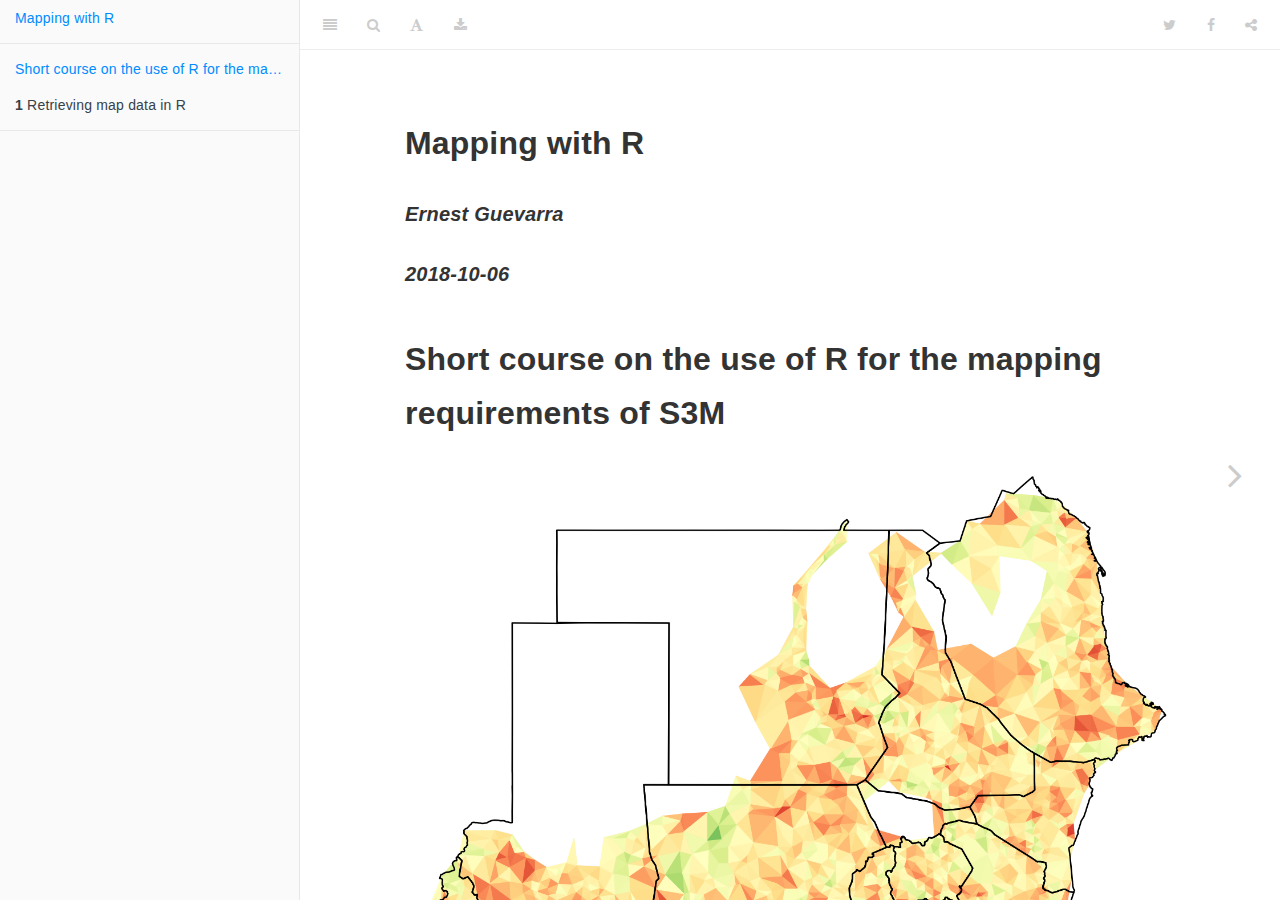
==== docs/index.html @ 82c5144c "create docs/ outputs" ====
<!DOCTYPE html>
<html >

<head>

  <meta charset="UTF-8">
  <meta http-equiv="X-UA-Compatible" content="IE=edge">
  <title>Mapping with R</title>
  <meta name="description" content="Mapping with R">
  <meta name="generator" content="bookdown 0.7 and GitBook 2.6.7">

  <meta property="og:title" content="Mapping with R" />
  <meta property="og:type" content="book" />
  <meta property="og:url" content="https://validmeasures.org/map-r" />
  <meta property="og:image" content="https://validmeasures.org/map-rfigures/sudanMapTriSim.png" />
  <meta property="og:description" content="Mapping with R" />
  

  <meta name="twitter:card" content="summary" />
  <meta name="twitter:title" content="Mapping with R" />
  
  <meta name="twitter:description" content="Mapping with R" />
  <meta name="twitter:image" content="https://validmeasures.org/map-rfigures/sudanMapTriSim.png" />

<meta name="author" content="Ernest Guevarra">


<meta name="date" content="2018-10-06">

  <meta name="viewport" content="width=device-width, initial-scale=1">
  <meta name="apple-mobile-web-app-capable" content="yes">
  <meta name="apple-mobile-web-app-status-bar-style" content="black">
  
  

<link rel="next" href="exercise1.html">
<script src="libs/jquery-2.2.3/jquery.min.js"></script>
<link href="libs/gitbook-2.6.7/css/style.css" rel="stylesheet" />
<link href="libs/gitbook-2.6.7/css/plugin-bookdown.css" rel="stylesheet" />
<link href="libs/gitbook-2.6.7/css/plugin-highlight.css" rel="stylesheet" />
<link href="libs/gitbook-2.6.7/css/plugin-search.css" rel="stylesheet" />
<link href="libs/gitbook-2.6.7/css/plugin-fontsettings.css" rel="stylesheet" />










<link rel="stylesheet" href="style.css" type="text/css" />
</head>

<body>



  <div class="book without-animation with-summary font-size-2 font-family-1" data-basepath=".">

    <div class="book-summary">
      <nav role="navigation">

<ul class="summary">
<li><a href="./">Mapping with R</a></li>

<li class="divider"></li>
<li class="chapter" data-level="" data-path="index.html"><a href="index.html"><i class="fa fa-check"></i>Short course on the use of R for the mapping requirements of S3M</a></li>
<li class="chapter" data-level="1" data-path="exercise1.html"><a href="exercise1.html"><i class="fa fa-check"></i><b>1</b> Retrieving map data in R</a></li>
<li class="divider"></li>
<li></li>

</ul>

      </nav>
    </div>

    <div class="book-body">
      <div class="body-inner">
        <div class="book-header" role="navigation">
          <h1>
            <i class="fa fa-circle-o-notch fa-spin"></i><a href="./">Mapping with R</a>
          </h1>
        </div>

        <div class="page-wrapper" tabindex="-1" role="main">
          <div class="page-inner">

            <section class="normal" id="section-">
<div id="header">
<h1 class="title">Mapping with R</h1>
<h4 class="author"><em>Ernest Guevarra</em></h4>
<h4 class="date"><em>2018-10-06</em></h4>
</div>
<div id="short-course-on-the-use-of-r-for-the-mapping-requirements-of-s3m" class="section level1 unnumbered">
<h1>Short course on the use of R for the mapping requirements of S3M</h1>
<center>
<img src="figures/sudanMapTriSim.png" />
</center>

</div>
            </section>

          </div>
        </div>
      </div>

<a href="exercise1.html" class="navigation navigation-next navigation-unique" aria-label="Next page"><i class="fa fa-angle-right"></i></a>
    </div>
  </div>
<script src="libs/gitbook-2.6.7/js/app.min.js"></script>
<script src="libs/gitbook-2.6.7/js/lunr.js"></script>
<script src="libs/gitbook-2.6.7/js/plugin-search.js"></script>
<script src="libs/gitbook-2.6.7/js/plugin-sharing.js"></script>
<script src="libs/gitbook-2.6.7/js/plugin-fontsettings.js"></script>
<script src="libs/gitbook-2.6.7/js/plugin-bookdown.js"></script>
<script src="libs/gitbook-2.6.7/js/jquery.highlight.js"></script>
<script>
gitbook.require(["gitbook"], function(gitbook) {
gitbook.start({
"sharing": {
"github": false,
"facebook": true,
"twitter": true,
"google": false,
"linkedin": false,
"weibo": false,
"instapper": false,
"vk": false,
"all": ["facebook", "google", "twitter", "linkedin", "weibo", "instapaper"]
},
"fontsettings": {
"theme": "white",
"family": "sans",
"size": 2
},
"edit": {
"link": null,
"text": null
},
"download": ["map-r.pdf", "map-r.epub"],
"toc": {
"collapse": "section"
}
});
});
</script>

</body>

</html>
---- docs/libs/gitbook-2.6.7/css/style.css ----
/*! normalize.css v2.1.0 | MIT License | git.io/normalize */img,legend{border:0}*,.fa{-webkit-font-smoothing:antialiased}.fa-ul>li,sub,sup{position:relative}.book .book-body .page-wrapper .page-inner section.normal hr:after,.book-langs-index .inner .languages:after,.buttons:after,.dropdown-menu .buttons:after{clear:both}body,html{-ms-text-size-adjust:100%;-webkit-text-size-adjust:100%}article,aside,details,figcaption,figure,footer,header,hgroup,main,nav,section,summary{display:block}audio,canvas,video{display:inline-block}.hidden,[hidden]{display:none}audio:not([controls]){display:none;height:0}html{font-family:sans-serif}body,figure{margin:0}a:focus{outline:dotted thin}a:active,a:hover{outline:0}h1{font-size:2em;margin:.67em 0}abbr[title]{border-bottom:1px dotted}b,strong{font-weight:700}dfn{font-style:italic}hr{-moz-box-sizing:content-box;box-sizing:content-box;height:0}mark{background:#ff0;color:#000}code,kbd,pre,samp{font-family:monospace,serif;font-size:1em}pre{white-space:pre-wrap}q{quotes:"\201C" "\201D" "\2018" "\2019"}small{font-size:80%}sub,sup{font-size:75%;line-height:0;vertical-align:baseline}sup{top:-.5em}sub{bottom:-.25em}svg:not(:root){overflow:hidden}fieldset{border:1px solid silver;margin:0 2px;padding:.35em .625em .75em}legend{padding:0}button,input,select,textarea{font-family:inherit;font-size:100%;margin:0}button,input{line-height:normal}button,select{text-transform:none}button,html input[type=button],input[type=reset],input[type=submit]{-webkit-appearance:button;cursor:pointer}button[disabled],html input[disabled]{cursor:default}input[type=checkbox],input[type=radio]{box-sizing:border-box;padding:0}input[type=search]{-webkit-appearance:textfield;-moz-box-sizing:content-box;-webkit-box-sizing:content-box;box-sizing:content-box}input[type=search]::-webkit-search-cancel-button{margin-right:10px;}button::-moz-focus-inner,input::-moz-focus-inner{border:0;padding:0}textarea{overflow:auto;vertical-align:top}table{border-collapse:collapse;border-spacing:0}/*!
 * Preboot v2
 *
 * Open sourced under MIT license by @mdo.
 * Some variables and mixins from Bootstrap (Apache 2 license).
 */.link-inherit,.link-inherit:focus,.link-inherit:hover{color:inherit}.fa,.fa-stack{display:inline-block}/*!
 *  Font Awesome 4.1.0 by @davegandy - http://fontawesome.io - @fontawesome
 *  License - http://fontawesome.io/license (Font: SIL OFL 1.1, CSS: MIT License)
 */@font-face{font-family:FontAwesome;src:url(./fontawesome/fontawesome-webfont.ttf?v=4.1.0) format('truetype');font-weight:400;font-style:normal}.fa{font-family:FontAwesome;font-style:normal;font-weight:400;line-height:1;-moz-osx-font-smoothing:grayscale}.book .book-header,.book .book-summary{font-family:"Helvetica Neue",Helvetica,Arial,sans-serif}.fa-lg{font-size:1.33333333em;line-height:.75em;vertical-align:-15%}.fa-2x{font-size:2em}.fa-3x{font-size:3em}.fa-4x{font-size:4em}.fa-5x{font-size:5em}.fa-fw{width:1.28571429em;text-align:center}.fa-ul{padding-left:0;margin-left:2.14285714em;list-style-type:none}.fa-li{position:absolute;left:-2.14285714em;width:2.14285714em;top:.14285714em;text-align:center}.fa-li.fa-lg{left:-1.85714286em}.fa-border{padding:.2em .25em .15em;border:.08em solid #eee;border-radius:.1em}.pull-right{float:right}.pull-left{float:left}.fa.pull-left{margin-right:.3em}.fa.pull-right{margin-left:.3em}.fa-spin{-webkit-animation:spin 2s infinite linear;-moz-animation:spin 2s infinite linear;-o-animation:spin 2s infinite linear;animation:spin 2s infinite linear}@-moz-keyframes spin{0%{-moz-transform:rotate(0)}100%{-moz-transform:rotate(359deg)}}@-webkit-keyframes spin{0%{-webkit-transform:rotate(0)}100%{-webkit-transform:rotate(359deg)}}@-o-keyframes spin{0%{-o-transform:rotate(0)}100%{-o-transform:rotate(359deg)}}@keyframes spin{0%{-webkit-transform:rotate(0);transform:rotate(0)}100%{-webkit-transform:rotate(359deg);transform:rotate(359deg)}}.fa-rotate-90{filter:progid:DXImageTransform.Microsoft.BasicImage(rotation=1);-webkit-transform:rotate(90deg);-moz-transform:rotate(90deg);-ms-transform:rotate(90deg);-o-transform:rotate(90deg);transform:rotate(90deg)}.fa-rotate-180{filter:progid:DXImageTransform.Microsoft.BasicImage(rotation=2);-webkit-transform:rotate(180deg);-moz-transform:rotate(180deg);-ms-transform:rotate(180deg);-o-transform:rotate(180deg);transform:rotate(180deg)}.fa-rotate-270{filter:progid:DXImageTransform.Microsoft.BasicImage(rotation=3);-webkit-transform:rotate(270deg);-moz-transform:rotate(270deg);-ms-transform:rotate(270deg);-o-transform:rotate(270deg);transform:rotate(270deg)}.fa-flip-horizontal{filter:progid:DXImageTransform.Microsoft.BasicImage(rotation=0, mirror=1);-webkit-transform:scale(-1,1);-moz-transform:scale(-1,1);-ms-transform:scale(-1,1);-o-transform:scale(-1,1);transform:scale(-1,1)}.fa-flip-vertical{filter:progid:DXImageTransform.Microsoft.BasicImage(rotation=2, mirror=1);-webkit-transform:scale(1,-1);-moz-transform:scale(1,-1);-ms-transform:scale(1,-1);-o-transform:scale(1,-1);transform:scale(1,-1)}.fa-stack{position:relative;width:2em;height:2em;line-height:2em;vertical-align:middle}.fa-stack-1x,.fa-stack-2x{position:absolute;left:0;width:100%;text-align:center}.fa-stack-1x{line-height:inherit}.fa-stack-2x{font-size:2em}.fa-inverse{color:#fff}.fa-glass:before{content:"\f000"}.fa-music:before{content:"\f001"}.fa-search:before{content:"\f002"}.fa-envelope-o:before{content:"\f003"}.fa-heart:before{content:"\f004"}.fa-star:before{content:"\f005"}.fa-star-o:before{content:"\f006"}.fa-user:before{content:"\f007"}.fa-film:before{content:"\f008"}.fa-th-large:before{content:"\f009"}.fa-th:before{content:"\f00a"}.fa-th-list:before{content:"\f00b"}.fa-check:before{content:"\f00c"}.fa-times:before{content:"\f00d"}.fa-search-plus:before{content:"\f00e"}.fa-search-minus:before{content:"\f010"}.fa-power-off:before{content:"\f011"}.fa-signal:before{content:"\f012"}.fa-cog:before,.fa-gear:before{content:"\f013"}.fa-trash-o:before{content:"\f014"}.fa-home:before{content:"\f015"}.fa-file-o:before{content:"\f016"}.fa-clock-o:before{content:"\f017"}.fa-road:before{content:"\f018"}.fa-download:before{content:"\f019"}.fa-arrow-circle-o-down:before{content:"\f01a"}.fa-arrow-circle-o-up:before{content:"\f01b"}.fa-inbox:before{content:"\f01c"}.fa-play-circle-o:before{content:"\f01d"}.fa-repeat:before,.fa-rotate-right:before{content:"\f01e"}.fa-refresh:before{content:"\f021"}.fa-list-alt:before{content:"\f022"}.fa-lock:before{content:"\f023"}.fa-flag:before{content:"\f024"}.fa-headphones:before{content:"\f025"}.fa-volume-off:before{content:"\f026"}.fa-volume-down:before{content:"\f027"}.fa-volume-up:before{content:"\f028"}.fa-qrcode:before{content:"\f029"}.fa-barcode:before{content:"\f02a"}.fa-tag:before{content:"\f02b"}.fa-tags:before{content:"\f02c"}.fa-book:before{content:"\f02d"}.fa-bookmark:before{content:"\f02e"}.fa-print:before{content:"\f02f"}.fa-camera:before{content:"\f030"}.fa-font:before{content:"\f031"}.fa-bold:before{content:"\f032"}.fa-italic:before{content:"\f033"}.fa-text-height:before{content:"\f034"}.fa-text-width:before{content:"\f035"}.fa-align-left:before{content:"\f036"}.fa-align-center:before{content:"\f037"}.fa-align-right:before{content:"\f038"}.fa-align-justify:before{content:"\f039"}.fa-list:before{content:"\f03a"}.fa-dedent:before,.fa-outdent:before{content:"\f03b"}.fa-indent:before{content:"\f03c"}.fa-video-camera:before{content:"\f03d"}.fa-image:before,.fa-photo:before,.fa-picture-o:before{content:"\f03e"}.fa-pencil:before{content:"\f040"}.fa-map-marker:before{content:"\f041"}.fa-adjust:before{content:"\f042"}.fa-tint:before{content:"\f043"}.fa-edit:before,.fa-pencil-square-o:before{content:"\f044"}.fa-share-square-o:before{content:"\f045"}.fa-check-square-o:before{content:"\f046"}.fa-arrows:before{content:"\f047"}.fa-step-backward:before{content:"\f048"}.fa-fast-backward:before{content:"\f049"}.fa-backward:before{content:"\f04a"}.fa-play:before{content:"\f04b"}.fa-pause:before{content:"\f04c"}.fa-stop:before{content:"\f04d"}.fa-forward:before{content:"\f04e"}.fa-fast-forward:before{content:"\f050"}.fa-step-forward:before{content:"\f051"}.fa-eject:before{content:"\f052"}.fa-chevron-left:before{content:"\f053"}.fa-chevron-right:before{content:"\f054"}.fa-plus-circle:before{content:"\f055"}.fa-minus-circle:before{content:"\f056"}.fa-times-circle:before{content:"\f057"}.fa-check-circle:before{content:"\f058"}.fa-question-circle:before{content:"\f059"}.fa-info-circle:before{content:"\f05a"}.fa-crosshairs:before{content:"\f05b"}.fa-times-circle-o:before{content:"\f05c"}.fa-check-circle-o:before{content:"\f05d"}.fa-ban:before{content:"\f05e"}.fa-arrow-left:before{content:"\f060"}.fa-arrow-right:before{content:"\f061"}.fa-arrow-up:before{content:"\f062"}.fa-arrow-down:before{content:"\f063"}.fa-mail-forward:before,.fa-share:before{content:"\f064"}.fa-expand:before{content:"\f065"}.fa-compress:before{content:"\f066"}.fa-plus:before{content:"\f067"}.fa-minus:before{content:"\f068"}.fa-asterisk:before{content:"\f069"}.fa-exclamation-circle:before{content:"\f06a"}.fa-gift:before{content:"\f06b"}.fa-leaf:before{content:"\f06c"}.fa-fire:before{content:"\f06d"}.fa-eye:before{content:"\f06e"}.fa-eye-slash:before{content:"\f070"}.fa-exclamation-triangle:before,.fa-warning:before{content:"\f071"}.fa-plane:before{content:"\f072"}.fa-calendar:before{content:"\f073"}.fa-random:before{content:"\f074"}.fa-comment:before{content:"\f075"}.fa-magnet:before{content:"\f076"}.fa-chevron-up:before{content:"\f077"}.fa-chevron-down:before{content:"\f078"}.fa-retweet:before{content:"\f079"}.fa-shopping-cart:before{content:"\f07a"}.fa-folder:before{content:"\f07b"}.fa-folder-open:before{content:"\f07c"}.fa-arrows-v:before{content:"\f07d"}.fa-arrows-h:before{content:"\f07e"}.fa-bar-chart-o:before{content:"\f080"}.fa-twitter-square:before{content:"\f081"}.fa-facebook-square:before{content:"\f082"}.fa-camera-retro:before{content:"\f083"}.fa-key:before{content:"\f084"}.fa-cogs:before,.fa-gears:before{content:"\f085"}.fa-comments:before{content:"\f086"}.fa-thumbs-o-up:before{content:"\f087"}.fa-thumbs-o-down:before{content:"\f088"}.fa-star-half:before{content:"\f089"}.fa-heart-o:before{content:"\f08a"}.fa-sign-out:before{content:"\f08b"}.fa-linkedin-square:before{content:"\f08c"}.fa-thumb-tack:before{content:"\f08d"}.fa-external-link:before{content:"\f08e"}.fa-sign-in:before{content:"\f090"}.fa-trophy:before{content:"\f091"}.fa-github-square:before{content:"\f092"}.fa-upload:before{content:"\f093"}.fa-lemon-o:before{content:"\f094"}.fa-phone:before{content:"\f095"}.fa-square-o:before{content:"\f096"}.fa-bookmark-o:before{content:"\f097"}.fa-phone-square:before{content:"\f098"}.fa-twitter:before{content:"\f099"}.fa-facebook:before{content:"\f09a"}.fa-github:before{content:"\f09b"}.fa-unlock:before{content:"\f09c"}.fa-credit-card:before{content:"\f09d"}.fa-rss:before{content:"\f09e"}.fa-hdd-o:before{content:"\f0a0"}.fa-bullhorn:before{content:"\f0a1"}.fa-bell:before{content:"\f0f3"}.fa-certificate:before{content:"\f0a3"}.fa-hand-o-right:before{content:"\f0a4"}.fa-hand-o-left:before{content:"\f0a5"}.fa-hand-o-up:before{content:"\f0a6"}.fa-hand-o-down:before{content:"\f0a7"}.fa-arrow-circle-left:before{content:"\f0a8"}.fa-arrow-circle-right:before{content:"\f0a9"}.fa-arrow-circle-up:before{content:"\f0aa"}.fa-arrow-circle-down:before{content:"\f0ab"}.fa-globe:before{content:"\f0ac"}.fa-wrench:before{content:"\f0ad"}.fa-tasks:before{content:"\f0ae"}.fa-filter:before{content:"\f0b0"}.fa-briefcase:before{content:"\f0b1"}.fa-arrows-alt:before{content:"\f0b2"}.fa-group:before,.fa-users:before{content:"\f0c0"}.fa-chain:before,.fa-link:before{content:"\f0c1"}.fa-cloud:before{content:"\f0c2"}.fa-flask:before{content:"\f0c3"}.fa-cut:before,.fa-scissors:before{content:"\f0c4"}.fa-copy:before,.fa-files-o:before{content:"\f0c5"}.fa-paperclip:before{content:"\f0c6"}.fa-floppy-o:before,.fa-save:before{content:"\f0c7"}.fa-square:before{content:"\f0c8"}.fa-bars:before,.fa-navicon:before,.fa-reorder:before{content:"\f0c9"}.fa-list-ul:before{content:"\f0ca"}.fa-list-ol:before{content:"\f0cb"}.fa-strikethrough:before{content:"\f0cc"}.fa-underline:before{content:"\f0cd"}.fa-table:before{content:"\f0ce"}.fa-magic:before{content:"\f0d0"}.fa-truck:before{content:"\f0d1"}.fa-pinterest:before{content:"\f0d2"}.fa-pinterest-square:before{content:"\f0d3"}.fa-google-plus-square:before{content:"\f0d4"}.fa-google-plus:before{content:"\f0d5"}.fa-money:before{content:"\f0d6"}.fa-caret-down:before{content:"\f0d7"}.fa-caret-up:before{content:"\f0d8"}.fa-caret-left:before{content:"\f0d9"}.fa-caret-right:before{content:"\f0da"}.fa-columns:before{content:"\f0db"}.fa-sort:before,.fa-unsorted:before{content:"\f0dc"}.fa-sort-desc:before,.fa-sort-down:before{content:"\f0dd"}.fa-sort-asc:before,.fa-sort-up:before{content:"\f0de"}.fa-envelope:before{content:"\f0e0"}.fa-linkedin:before{content:"\f0e1"}.fa-rotate-left:before,.fa-undo:before{content:"\f0e2"}.fa-gavel:before,.fa-legal:before{content:"\f0e3"}.fa-dashboard:before,.fa-tachometer:before{content:"\f0e4"}.fa-comment-o:before{content:"\f0e5"}.fa-comments-o:before{content:"\f0e6"}.fa-bolt:before,.fa-flash:before{content:"\f0e7"}.fa-sitemap:before{content:"\f0e8"}.fa-umbrella:before{content:"\f0e9"}.fa-clipboard:before,.fa-paste:before{content:"\f0ea"}.fa-lightbulb-o:before{content:"\f0eb"}.fa-exchange:before{content:"\f0ec"}.fa-cloud-download:before{content:"\f0ed"}.fa-cloud-upload:before{content:"\f0ee"}.fa-user-md:before{content:"\f0f0"}.fa-stethoscope:before{content:"\f0f1"}.fa-suitcase:before{content:"\f0f2"}.fa-bell-o:before{content:"\f0a2"}.fa-coffee:before{content:"\f0f4"}.fa-cutlery:before{content:"\f0f5"}.fa-file-text-o:before{content:"\f0f6"}.fa-building-o:before{content:"\f0f7"}.fa-hospital-o:before{content:"\f0f8"}.fa-ambulance:before{content:"\f0f9"}.fa-medkit:before{content:"\f0fa"}.fa-fighter-jet:before{content:"\f0fb"}.fa-beer:before{content:"\f0fc"}.fa-h-square:before{content:"\f0fd"}.fa-plus-square:before{content:"\f0fe"}.fa-angle-double-left:before{content:"\f100"}.fa-angle-double-right:before{content:"\f101"}.fa-angle-double-up:before{content:"\f102"}.fa-angle-double-down:before{content:"\f103"}.fa-angle-left:before{content:"\f104"}.fa-angle-right:before{content:"\f105"}.fa-angle-up:before{content:"\f106"}.fa-angle-down:before{content:"\f107"}.fa-desktop:before{content:"\f108"}.fa-laptop:before{content:"\f109"}.fa-tablet:before{content:"\f10a"}.fa-mobile-phone:before,.fa-mobile:before{content:"\f10b"}.fa-circle-o:before{content:"\f10c"}.fa-quote-left:before{content:"\f10d"}.fa-quote-right:before{content:"\f10e"}.fa-spinner:before{content:"\f110"}.fa-circle:before{content:"\f111"}.fa-mail-reply:before,.fa-reply:before{content:"\f112"}.fa-github-alt:before{content:"\f113"}.fa-folder-o:before{content:"\f114"}.fa-folder-open-o:before{content:"\f115"}.fa-smile-o:before{content:"\f118"}.fa-frown-o:before{content:"\f119"}.fa-meh-o:before{content:"\f11a"}.fa-gamepad:before{content:"\f11b"}.fa-keyboard-o:before{content:"\f11c"}.fa-flag-o:before{content:"\f11d"}.fa-flag-checkered:before{content:"\f11e"}.fa-terminal:before{content:"\f120"}.fa-code:before{content:"\f121"}.fa-mail-reply-all:before,.fa-reply-all:before{content:"\f122"}.fa-star-half-empty:before,.fa-star-half-full:before,.fa-star-half-o:before{content:"\f123"}.fa-location-arrow:before{content:"\f124"}.fa-crop:before{content:"\f125"}.fa-code-fork:before{content:"\f126"}.fa-chain-broken:before,.fa-unlink:before{content:"\f127"}.fa-question:before{content:"\f128"}.fa-info:before{content:"\f129"}.fa-exclamation:before{content:"\f12a"}.fa-superscript:before{content:"\f12b"}.fa-subscript:before{content:"\f12c"}.fa-eraser:before{content:"\f12d"}.fa-puzzle-piece:before{content:"\f12e"}.fa-microphone:before{content:"\f130"}.fa-microphone-slash:before{content:"\f131"}.fa-shield:before{content:"\f132"}.fa-calendar-o:before{content:"\f133"}.fa-fire-extinguisher:before{content:"\f134"}.fa-rocket:before{content:"\f135"}.fa-maxcdn:before{content:"\f136"}.fa-chevron-circle-left:before{content:"\f137"}.fa-chevron-circle-right:before{content:"\f138"}.fa-chevron-circle-up:before{content:"\f139"}.fa-chevron-circle-down:before{content:"\f13a"}.fa-html5:before{content:"\f13b"}.fa-css3:before{content:"\f13c"}.fa-anchor:before{content:"\f13d"}.fa-unlock-alt:before{content:"\f13e"}.fa-bullseye:before{content:"\f140"}.fa-ellipsis-h:before{content:"\f141"}.fa-ellipsis-v:before{content:"\f142"}.fa-rss-square:before{content:"\f143"}.fa-play-circle:before{content:"\f144"}.fa-ticket:before{content:"\f145"}.fa-minus-square:before{content:"\f146"}.fa-minus-square-o:before{content:"\f147"}.fa-level-up:before{content:"\f148"}.fa-level-down:before{content:"\f149"}.fa-check-square:before{content:"\f14a"}.fa-pencil-square:before{content:"\f14b"}.fa-external-link-square:before{content:"\f14c"}.fa-share-square:before{content:"\f14d"}.fa-compass:before{content:"\f14e"}.fa-caret-square-o-down:before,.fa-toggle-down:before{content:"\f150"}.fa-caret-square-o-up:before,.fa-toggle-up:before{content:"\f151"}.fa-caret-square-o-right:before,.fa-toggle-right:before{content:"\f152"}.fa-eur:before,.fa-euro:before{content:"\f153"}.fa-gbp:before{content:"\f154"}.fa-dollar:before,.fa-usd:before{content:"\f155"}.fa-inr:before,.fa-rupee:before{content:"\f156"}.fa-cny:before,.fa-jpy:before,.fa-rmb:before,.fa-yen:before{content:"\f157"}.fa-rouble:before,.fa-rub:before,.fa-ruble:before{content:"\f158"}.fa-krw:before,.fa-won:before{content:"\f159"}.fa-bitcoin:before,.fa-btc:before{content:"\f15a"}.fa-file:before{content:"\f15b"}.fa-file-text:before{content:"\f15c"}.fa-sort-alpha-asc:before{content:"\f15d"}.fa-sort-alpha-desc:before{content:"\f15e"}.fa-sort-amount-asc:before{content:"\f160"}.fa-sort-amount-desc:before{content:"\f161"}.fa-sort-numeric-asc:before{content:"\f162"}.fa-sort-numeric-desc:before{content:"\f163"}.fa-thumbs-up:before{content:"\f164"}.fa-thumbs-down:before{content:"\f165"}.fa-youtube-square:before{content:"\f166"}.fa-youtube:before{content:"\f167"}.fa-xing:before{content:"\f168"}.fa-xing-square:before{content:"\f169"}.fa-youtube-play:before{content:"\f16a"}.fa-dropbox:before{content:"\f16b"}.fa-stack-overflow:before{content:"\f16c"}.fa-instagram:before{content:"\f16d"}.fa-flickr:before{content:"\f16e"}.fa-adn:before{content:"\f170"}.fa-bitbucket:before{content:"\f171"}.fa-bitbucket-square:before{content:"\f172"}.fa-tumblr:before{content:"\f173"}.fa-tumblr-square:before{content:"\f174"}.fa-long-arrow-down:before{content:"\f175"}.fa-long-arrow-up:before{content:"\f176"}.fa-long-arrow-left:before{content:"\f177"}.fa-long-arrow-right:before{content:"\f178"}.fa-apple:before{content:"\f179"}.fa-windows:before{content:"\f17a"}.fa-android:before{content:"\f17b"}.fa-linux:before{content:"\f17c"}.fa-dribbble:before{content:"\f17d"}.fa-skype:before{content:"\f17e"}.fa-foursquare:before{content:"\f180"}.fa-trello:before{content:"\f181"}.fa-female:before{content:"\f182"}.fa-male:before{content:"\f183"}.fa-gittip:before{content:"\f184"}.fa-sun-o:before{content:"\f185"}.fa-moon-o:before{content:"\f186"}.fa-archive:before{content:"\f187"}.fa-bug:before{content:"\f188"}.fa-vk:before{content:"\f189"}.fa-weibo:before{content:"\f18a"}.fa-renren:before{content:"\f18b"}.fa-pagelines:before{content:"\f18c"}.fa-stack-exchange:before{content:"\f18d"}.fa-arrow-circle-o-right:before{content:"\f18e"}.fa-arrow-circle-o-left:before{content:"\f190"}.fa-caret-square-o-left:before,.fa-toggle-left:before{content:"\f191"}.fa-dot-circle-o:before{content:"\f192"}.fa-wheelchair:before{content:"\f193"}.fa-vimeo-square:before{content:"\f194"}.fa-try:before,.fa-turkish-lira:before{content:"\f195"}.fa-plus-square-o:before{content:"\f196"}.fa-space-shuttle:before{content:"\f197"}.fa-slack:before{content:"\f198"}.fa-envelope-square:before{content:"\f199"}.fa-wordpress:before{content:"\f19a"}.fa-openid:before{content:"\f19b"}.fa-bank:before,.fa-institution:before,.fa-university:before{content:"\f19c"}.fa-graduation-cap:before,.fa-mortar-board:before{content:"\f19d"}.fa-yahoo:before{content:"\f19e"}.fa-google:before{content:"\f1a0"}.fa-reddit:before{content:"\f1a1"}.fa-reddit-square:before{content:"\f1a2"}.fa-stumbleupon-circle:before{content:"\f1a3"}.fa-stumbleupon:before{content:"\f1a4"}.fa-delicious:before{content:"\f1a5"}.fa-digg:before{content:"\f1a6"}.fa-pied-piper-square:before,.fa-pied-piper:before{content:"\f1a7"}.fa-pied-piper-alt:before{content:"\f1a8"}.fa-drupal:before{content:"\f1a9"}.fa-joomla:before{content:"\f1aa"}.fa-language:before{content:"\f1ab"}.fa-fax:before{content:"\f1ac"}.fa-building:before{content:"\f1ad"}.fa-child:before{content:"\f1ae"}.fa-paw:before{content:"\f1b0"}.fa-spoon:before{content:"\f1b1"}.fa-cube:before{content:"\f1b2"}.fa-cubes:before{content:"\f1b3"}.fa-behance:before{content:"\f1b4"}.fa-behance-square:before{content:"\f1b5"}.fa-steam:before{content:"\f1b6"}.fa-steam-square:before{content:"\f1b7"}.fa-recycle:before{content:"\f1b8"}.fa-automobile:before,.fa-car:before{content:"\f1b9"}.fa-cab:before,.fa-taxi:before{content:"\f1ba"}.fa-tree:before{content:"\f1bb"}.fa-spotify:before{content:"\f1bc"}.fa-deviantart:before{content:"\f1bd"}.fa-soundcloud:before{content:"\f1be"}.fa-database:before{content:"\f1c0"}.fa-file-pdf-o:before{content:"\f1c1"}.fa-file-word-o:before{content:"\f1c2"}.fa-file-excel-o:before{content:"\f1c3"}.fa-file-powerpoint-o:before{content:"\f1c4"}.fa-file-image-o:before,.fa-file-photo-o:before,.fa-file-picture-o:before{content:"\f1c5"}.fa-file-archive-o:before,.fa-file-zip-o:before{content:"\f1c6"}.fa-file-audio-o:before,.fa-file-sound-o:before{content:"\f1c7"}.fa-file-movie-o:before,.fa-file-video-o:before{content:"\f1c8"}.fa-file-code-o:before{content:"\f1c9"}.fa-vine:before{content:"\f1ca"}.fa-codepen:before{content:"\f1cb"}.fa-jsfiddle:before{content:"\f1cc"}.fa-life-bouy:before,.fa-life-ring:before,.fa-life-saver:before,.fa-support:before{content:"\f1cd"}.fa-circle-o-notch:before{content:"\f1ce"}.fa-ra:before,.fa-rebel:before{content:"\f1d0"}.fa-empire:before,.fa-ge:before{content:"\f1d1"}.fa-git-square:before{content:"\f1d2"}.fa-git:before{content:"\f1d3"}.fa-hacker-news:before{content:"\f1d4"}.fa-tencent-weibo:before{content:"\f1d5"}.fa-qq:before{content:"\f1d6"}.fa-wechat:before,.fa-weixin:before{content:"\f1d7"}.fa-paper-plane:before,.fa-send:before{content:"\f1d8"}.fa-paper-plane-o:before,.fa-send-o:before{content:"\f1d9"}.fa-history:before{content:"\f1da"}.fa-circle-thin:before{content:"\f1db"}.fa-header:before{content:"\f1dc"}.fa-paragraph:before{content:"\f1dd"}.fa-sliders:before{content:"\f1de"}.fa-share-alt:before{content:"\f1e0"}.fa-share-alt-square:before{content:"\f1e1"}.fa-bomb:before{content:"\f1e2"}.book-langs-index{width:100%;height:100%;padding:40px 0;margin:0;overflow:auto}@media (max-width:600px){.book-langs-index{padding:0}}.book-langs-index .inner{max-width:600px;width:100%;margin:0 auto;padding:30px;background:#fff;border-radius:3px}.book-langs-index .inner h3{margin:0}.book-langs-index .inner .languages{list-style:none;padding:20px 30px;margin-top:20px;border-top:1px solid #eee}.book-langs-index .inner .languages:after,.book-langs-index .inner .languages:before{content:" ";display:table;line-height:0}.book-langs-index .inner .languages li{width:50%;float:left;padding:10px 5px;font-size:16px}@media (max-width:600px){.book-langs-index .inner .languages li{width:100%;max-width:100%}}.book .book-header{overflow:visible;height:50px;padding:0 8px;z-index:2;font-size:.85em;color:#7e888b;background:0 0}.book .book-header .btn{display:block;height:50px;padding:0 15px;border-bottom:none;color:#ccc;text-transform:uppercase;line-height:50px;-webkit-box-shadow:none!important;box-shadow:none!important;position:relative;font-size:14px}.book .book-header .btn:hover{position:relative;text-decoration:none;color:#444;background:0 0}.book .book-header h1{margin:0;font-size:20px;font-weight:200;text-align:center;line-height:50px;opacity:0;padding-left:200px;padding-right:200px;-webkit-transition:opacity .2s ease;-moz-transition:opacity .2s ease;-o-transition:opacity .2s ease;transition:opacity .2s ease;overflow:hidden;text-overflow:ellipsis;white-space:nowrap}.book .book-header h1 a,.book .book-header h1 a:hover{color:inherit;text-decoration:none}@media (max-width:1000px){.book .book-header h1{display:none}}.book .book-header h1 i{display:none}.book .book-header:hover h1{opacity:1}.book.is-loading .book-header h1 i{display:inline-block}.book.is-loading .book-header h1 a{display:none}.dropdown{position:relative}.dropdown-menu{position:absolute;top:100%;left:0;z-index:100;display:none;float:left;min-width:160px;padding:0;margin:2px 0 0;list-style:none;font-size:14px;background-color:#fafafa;border:1px solid rgba(0,0,0,.07);border-radius:1px;-webkit-box-shadow:0 6px 12px rgba(0,0,0,.175);box-shadow:0 6px 12px rgba(0,0,0,.175);background-clip:padding-box}.dropdown-menu.open{display:block}.dropdown-menu.dropdown-left{left:auto;right:4%}.dropdown-menu.dropdown-left .dropdown-caret{right:14px;left:auto}.dropdown-menu .dropdown-caret{position:absolute;top:-8px;left:14px;width:18px;height:10px;float:left;overflow:hidden}.dropdown-menu .dropdown-caret .caret-inner,.dropdown-menu .dropdown-caret .caret-outer{display:inline-block;top:0;border-left:9px solid transparent;border-right:9px solid transparent;position:absolute}.dropdown-menu .dropdown-caret .caret-outer{border-bottom:9px solid rgba(0,0,0,.1);height:auto;left:0;width:auto;margin-left:-1px}.dropdown-menu .dropdown-caret .caret-inner{margin-top:-1px;top:1px;border-bottom:9px solid #fafafa}.dropdown-menu .buttons{border-bottom:1px solid rgba(0,0,0,.07)}.dropdown-menu .buttons:after,.dropdown-menu .buttons:before{content:" ";display:table;line-height:0}.dropdown-menu .buttons:last-child{border-bottom:none}.dropdown-menu .buttons .button{border:0;background-color:transparent;color:#a6a6a6;width:100%;text-align:center;float:left;line-height:1.42857143;padding:8px 4px}.alert,.dropdown-menu .buttons .button:hover{color:#444}.dropdown-menu .buttons .button:focus,.dropdown-menu .buttons .button:hover{outline:0}.dropdown-menu .buttons .button.size-2{width:50%}.dropdown-menu .buttons .button.size-3{width:33%}.alert{padding:15px;margin-bottom:20px;background:#eee;border-bottom:5px solid #ddd}.alert-success{background:#dff0d8;border-color:#d6e9c6;color:#3c763d}.alert-info{background:#d9edf7;border-color:#bce8f1;color:#31708f}.alert-danger{background:#f2dede;border-color:#ebccd1;color:#a94442}.alert-warning{background:#fcf8e3;border-color:#faebcc;color:#8a6d3b}.book .book-summary{position:absolute;top:0;left:-300px;bottom:0;z-index:1;width:300px;color:#364149;background:#fafafa;border-right:1px solid rgba(0,0,0,.07);-webkit-transition:left 250ms ease;-moz-transition:left 250ms ease;-o-transition:left 250ms ease;transition:left 250ms ease}.book .book-summary ul.summary{position:absolute;top:0;left:0;right:0;bottom:0;overflow-y:auto;list-style:none;margin:0;padding:0;-webkit-transition:top .5s ease;-moz-transition:top .5s ease;-o-transition:top .5s ease;transition:top .5s ease}.book .book-summary ul.summary li{list-style:none}.book .book-summary ul.summary li.divider{height:1px;margin:7px 0;overflow:hidden;background:rgba(0,0,0,.07)}.book .book-summary ul.summary li i.fa-check{display:none;position:absolute;right:9px;top:16px;font-size:9px;color:#3c3}.book .book-summary ul.summary li.done>a{color:#364149;font-weight:400}.book .book-summary ul.summary li.done>a i{display:inline}.book .book-summary ul.summary li a,.book .book-summary ul.summary li span{display:block;padding:10px 15px;border-bottom:none;color:#364149;background:0 0;text-overflow:ellipsis;overflow:hidden;white-space:nowrap;position:relative}.book .book-summary ul.summary li span{cursor:not-allowed;opacity:.3;filter:alpha(opacity=30)}.book .book-summary ul.summary li a:hover,.book .book-summary ul.summary li.active>a{color:#008cff;background:0 0;text-decoration:none}.book .book-summary ul.summary li ul{padding-left:20px}@media (max-width:600px){.book .book-summary{width:calc(100% - 60px);bottom:0;left:-100%}}.book.with-summary .book-summary{left:0}.book.without-animation .book-summary{-webkit-transition:none!important;-moz-transition:none!important;-o-transition:none!important;transition:none!important}.book{position:relative;width:100%;height:100%}.book .book-body,.book .book-body .body-inner{position:absolute;top:0;left:0;overflow-y:auto;bottom:0;right:0}.book .book-body{color:#000;background:#fff;-webkit-transition:left 250ms ease;-moz-transition:left 250ms ease;-o-transition:left 250ms ease;transition:left 250ms ease}.book .book-body .page-wrapper{position:relative;outline:0}.book .book-body .page-wrapper .page-inner{max-width:800px;margin:0 auto;padding:20px 0 40px}.book .book-body .page-wrapper .page-inner section{margin:0;padding:5px 15px;background:#fff;border-radius:2px;line-height:1.7;font-size:1.6rem}.book .book-body .page-wrapper .page-inner .btn-group .btn{border-radius:0;background:#eee;border:0}@media (max-width:1240px){.book .book-body{-webkit-transition:-webkit-transform 250ms ease;-moz-transition:-moz-transform 250ms ease;-o-transition:-o-transform 250ms ease;transition:transform 250ms ease;padding-bottom:20px}.book .book-body .body-inner{position:static;min-height:calc(100% - 50px)}}@media (min-width:600px){.book.with-summary .book-body{left:300px}}@media (max-width:600px){.book.with-summary{overflow:hidden}.book.with-summary .book-body{-webkit-transform:translate(calc(100% - 60px),0);-moz-transform:translate(calc(100% - 60px),0);-ms-transform:translate(calc(100% - 60px),0);-o-transform:translate(calc(100% - 60px),0);transform:translate(calc(100% - 60px),0)}}.book.without-animation .book-body{-webkit-transition:none!important;-moz-transition:none!important;-o-transition:none!important;transition:none!important}.buttons:after,.buttons:before{content:" ";display:table;line-height:0}.button{border:0;background:#eee;color:#666;width:100%;text-align:center;float:left;line-height:1.42857143;padding:8px 4px}.button:hover{color:#444}.button:focus,.button:hover{outline:0}.button.size-2{width:50%}.button.size-3{width:33%}.book .book-body .page-wrapper .page-inner section{display:none}.book .book-body .page-wrapper .page-inner section.normal{display:block;word-wrap:break-word;overflow:hidden;color:#333;line-height:1.7;text-size-adjust:100%;-ms-text-size-adjust:100%;-webkit-text-size-adjust:100%;-moz-text-size-adjust:100%}.book .book-body .page-wrapper .page-inner section.normal *{box-sizing:border-box;-webkit-box-sizing:border-box;font-size:inherit}.book .book-body .page-wrapper .page-inner section.normal>:first-child{margin-top:0!important}.book .book-body .page-wrapper .page-inner section.normal>:last-child{margin-bottom:0!important}.book .book-body .page-wrapper .page-inner section.normal blockquote,.book .book-body .page-wrapper .page-inner section.normal code,.book .book-body .page-wrapper .page-inner section.normal figure,.book .book-body .page-wrapper .page-inner section.normal img,.book .book-body .page-wrapper .page-inner section.normal pre,.book .book-body .page-wrapper .page-inner section.normal table,.book .book-body .page-wrapper .page-inner section.normal tr{page-break-inside:avoid}.book .book-body .page-wrapper .page-inner section.normal h2,.book .book-body .page-wrapper .page-inner section.normal h3,.book .book-body .page-wrapper .page-inner section.normal h4,.book .book-body .page-wrapper .page-inner section.normal h5,.book .book-body .page-wrapper .page-inner section.normal p{orphans:3;widows:3}.book .book-body .page-wrapper .page-inner section.normal h1,.book .book-body .page-wrapper .page-inner section.normal h2,.book .book-body .page-wrapper .page-inner section.normal h3,.book .book-body .page-wrapper .page-inner section.normal h4,.book .book-body .page-wrapper .page-inner section.normal h5{page-break-after:avoid}.book .book-body .page-wrapper .page-inner section.normal b,.book .book-body .page-wrapper .page-inner section.normal strong{font-weight:700}.book .book-body .page-wrapper .page-inner section.normal em{font-style:italic}.book .book-body .page-wrapper .page-inner section.normal blockquote,.book .book-body .page-wrapper .page-inner section.normal dl,.book .book-body .page-wrapper .page-inner section.normal ol,.book .book-body .page-wrapper .page-inner section.normal p,.book .book-body .page-wrapper .page-inner section.normal table,.book .book-body .page-wrapper .page-inner section.normal ul{margin-top:0;margin-bottom:.85em}.book .book-body .page-wrapper .page-inner section.normal a{color:#4183c4;text-decoration:none;background:0 0}.book .book-body .page-wrapper .page-inner section.normal a:active,.book .book-body .page-wrapper .page-inner section.normal a:focus,.book .book-body .page-wrapper .page-inner section.normal a:hover{outline:0;text-decoration:underline}.book .book-body .page-wrapper .page-inner section.normal img{border:0;max-width:100%}.book .book-body .page-wrapper .page-inner section.normal hr{height:4px;padding:0;margin:1.7em 0;overflow:hidden;background-color:#e7e7e7;border:none}.book .book-body .page-wrapper .page-inner section.normal hr:after,.book .book-body .page-wrapper .page-inner section.normal hr:before{display:table;content:" "}.book .book-body .page-wrapper .page-inner section.normal h1,.book .book-body .page-wrapper .page-inner section.normal h2,.book .book-body .page-wrapper .page-inner section.normal h3,.book .book-body .page-wrapper .page-inner section.normal h4,.book .book-body .page-wrapper .page-inner section.normal h5,.book .book-body .page-wrapper .page-inner section.normal h6{margin-top:1.275em;margin-bottom:.85em;}.book .book-body .page-wrapper .page-inner section.normal h1{font-size:2em}.book .book-body .page-wrapper .page-inner section.normal h2{font-size:1.75em}.book .book-body .page-wrapper .page-inner section.normal h3{font-size:1.5em}.book .book-body .page-wrapper .page-inner section.normal h4{font-size:1.25em}.book .book-body .page-wrapper .page-inner section.normal h5{font-size:1em}.book .book-body .page-wrapper .page-inner section.normal h6{font-size:1em;color:#777}.book .book-body .page-wrapper .page-inner section.normal code,.book .book-body .page-wrapper .page-inner section.normal pre{font-family:Consolas,"Liberation Mono",Menlo,Courier,monospace;direction:ltr;border:none;color:inherit}.book .book-body .page-wrapper .page-inner section.normal pre{overflow:auto;word-wrap:normal;margin:0 0 1.275em;padding:.85em 1em;background:#f7f7f7}.book .book-body .page-wrapper .page-inner section.normal pre>code{display:inline;max-width:initial;padding:0;margin:0;overflow:initial;line-height:inherit;font-size:.85em;white-space:pre;background:0 0}.book .book-body .page-wrapper .page-inner section.normal pre>code:after,.book .book-body .page-wrapper .page-inner section.normal pre>code:before{content:normal}.book .book-body .page-wrapper .page-inner section.normal code{padding:.2em;margin:0;font-size:.85em;background-color:#f7f7f7}.book .book-body .page-wrapper .page-inner section.normal code:after,.book .book-body .page-wrapper .page-inner section.normal code:before{letter-spacing:-.2em;content:"\00a0"}.book .book-body .page-wrapper .page-inner section.normal table{display:table;width:100%;border-collapse:collapse;border-spacing:0;overflow:auto}.book .book-body .page-wrapper .page-inner section.normal table td,.book .book-body .page-wrapper .page-inner section.normal table th{padding:6px 13px;border:1px solid #ddd}.book .book-body .page-wrapper .page-inner section.normal table tr{background-color:#fff;border-top:1px solid #ccc}.book .book-body .page-wrapper .page-inner section.normal table tr:nth-child(2n){background-color:#f8f8f8}.book .book-body .page-wrapper .page-inner section.normal table th{font-weight:700}.book .book-body .page-wrapper .page-inner section.normal ol,.book .book-body .page-wrapper .page-inner section.normal ul{padding:0 0 0 2em;margin:0 0 .85em}.book .book-body .page-wrapper .page-inner section.normal ol ol,.book .book-body .page-wrapper .page-inner section.normal ol ul,.book .book-body .page-wrapper .page-inner section.normal ul ol,.book .book-body .page-wrapper .page-inner section.normal ul ul{margin-top:0;margin-bottom:0}.book .book-body .page-wrapper .page-inner section.normal ol ol{list-style-type:lower-roman}.book .book-body .page-wrapper .page-inner section.normal blockquote{margin:0 0 .85em;padding:0 15px;color:#858585;border-left:4px solid #e5e5e5}.book .book-body .page-wrapper .page-inner section.normal blockquote:first-child{margin-top:0}.book .book-body .page-wrapper .page-inner section.normal blockquote:last-child{margin-bottom:0}.book .book-body .page-wrapper .page-inner section.normal dl{padding:0}.book .book-body .page-wrapper .page-inner section.normal dl dt{padding:0;margin-top:.85em;font-style:italic;font-weight:700}.book .book-body .page-wrapper .page-inner section.normal dl dd{padding:0 .85em;margin-bottom:.85em}.book .book-body .page-wrapper .page-inner section.normal dd{margin-left:0}.book .book-body .page-wrapper .page-inner section.normal .glossary-term{cursor:help;text-decoration:underline}.book .book-body .navigation{position:absolute;top:50px;bottom:0;margin:0;max-width:150px;min-width:90px;display:flex;justify-content:center;align-content:center;flex-direction:column;font-size:40px;color:#ccc;text-align:center;-webkit-transition:all 350ms ease;-moz-transition:all 350ms ease;-o-transition:all 350ms ease;transition:all 350ms ease}.book .book-body .navigation:hover{text-decoration:none;color:#444}.book .book-body .navigation.navigation-next{right:0}.book .book-body .navigation.navigation-prev{left:0}@media (max-width:1240px){.book .book-body .navigation{position:static;top:auto;max-width:50%;width:50%;display:inline-block;float:left}.book .book-body .navigation.navigation-unique{max-width:100%;width:100%}}.book .book-body .page-wrapper .page-inner section.glossary{margin-bottom:40px}.book .book-body .page-wrapper .page-inner section.glossary h2 a,.book .book-body .page-wrapper .page-inner section.glossary h2 a:hover{color:inherit;text-decoration:none}.book .book-body .page-wrapper .page-inner section.glossary .glossary-index{list-style:none;margin:0;padding:0}.book .book-body .page-wrapper .page-inner section.glossary .glossary-index li{display:inline;margin:0 8px;white-space:nowrap}*{-webkit-box-sizing:border-box;-moz-box-sizing:border-box;box-sizing:border-box;-webkit-overflow-scrolling:touch;-webkit-tap-highlight-color:transparent;-webkit-text-size-adjust:none;-webkit-touch-callout:none}a{text-decoration:none}body,html{height:100%}html{font-size:62.5%}body{text-rendering:optimizeLegibility;font-smoothing:antialiased;font-family:"Helvetica Neue",Helvetica,Arial,sans-serif;font-size:14px;letter-spacing:.2px;text-size-adjust:100%}
.book .book-summary ul.summary li a span {display:inline;padding:initial;overflow:visible;cursor:auto;opacity:1;}
---- docs/libs/gitbook-2.6.7/css/plugin-bookdown.css ----
.book .book-header h1 {
  padding-left: 20px;
  padding-right: 20px;
}
.book .book-header.fixed {
  position: fixed;
  right: 0;
  top: 0;
  left: 0;
  border-bottom: 1px solid rgba(0,0,0,.07);
}
span.search-highlight {
  background-color: #ffff88;
}
@media (min-width: 600px) {
  .book.with-summary .book-header.fixed {
    left: 300px;
  }
}
@media (max-width: 1240px) {
  .book .book-body.fixed {
    top: 50px;
  }
  .book .book-body.fixed .body-inner {
    top: auto;
  }
}
@media (max-width: 600px) {
  .book.with-summary .book-header.fixed {
    left: calc(100% - 60px);
    min-width: 300px;
  }
  .book.with-summary .book-body {
    transform: none;
    left: calc(100% - 60px);
    min-width: 300px;
  }
  .book .book-body.fixed {
    top: 0;
  }
}

.book .book-body.fixed .body-inner {
  top: 50px;
}
.book .book-body .page-wrapper .page-inner section.normal sub, .book .book-body .page-wrapper .page-inner section.normal sup {
  font-size: 85%;
}

@media print {
  .book .book-summary, .book .book-body .book-header, .fa {
    display: none !important;
  }
  .book .book-body.fixed {
    left: 0px;
  }
  .book .book-body,.book .book-body .body-inner, .book.with-summary {
    overflow: visible !important;
  }
}
.kable_wrapper {
  border-spacing: 20px 0;
  border-collapse: separate;
  border: none;
  margin: auto;
}
.kable_wrapper > tbody > tr > td {
  vertical-align: top;
}
.book .book-body .page-wrapper .page-inner section.normal table tr.header {
  border-top-width: 2px;
}
.book .book-body .page-wrapper .page-inner section.normal table tr:last-child td {
  border-bottom-width: 2px;
}
.book .book-body .page-wrapper .page-inner section.normal table td, .book .book-body .page-wrapper .page-inner section.normal table th {
  border-left: none;
  border-right: none;
}
.book .book-body .page-wrapper .page-inner section.normal table.kable_wrapper > tbody > tr, .book .book-body .page-wrapper .page-inner section.normal table.kable_wrapper > tbody > tr > td {
  border-top: none;
}
.book .book-body .page-wrapper .page-inner section.normal table.kable_wrapper > tbody > tr:last-child > td {
    border-bottom: none;
}

div.theorem, div.lemma, div.corollary, div.proposition {
  font-style: italic;
}
span.theorem, span.lemma, span.corollary, span.proposition {
  font-style: normal;
}
div.proof:after {
  content: "\25a2";
  float: right;
}
.header-section-number {
  padding-right: .5em;
}
---- docs/libs/gitbook-2.6.7/css/plugin-highlight.css ----
.book .book-body .page-wrapper .page-inner section.normal pre,
.book .book-body .page-wrapper .page-inner section.normal code {
  /* http://jmblog.github.com/color-themes-for-google-code-highlightjs */
  /* Tomorrow Comment */
  /* Tomorrow Red */
  /* Tomorrow Orange */
  /* Tomorrow Yellow */
  /* Tomorrow Green */
  /* Tomorrow Aqua */
  /* Tomorrow Blue */
  /* Tomorrow Purple */
}
.book .book-body .page-wrapper .page-inner section.normal pre .hljs-comment,
.book .book-body .page-wrapper .page-inner section.normal code .hljs-comment,
.book .book-body .page-wrapper .page-inner section.normal pre .hljs-title,
.book .book-body .page-wrapper .page-inner section.normal code .hljs-title {
  color: #8e908c;
}
.book .book-body .page-wrapper .page-inner section.normal pre .hljs-variable,
.book .book-body .page-wrapper .page-inner section.normal code .hljs-variable,
.book .book-body .page-wrapper .page-inner section.normal pre .hljs-attribute,
.book .book-body .page-wrapper .page-inner section.normal code .hljs-attribute,
.book .book-body .page-wrapper .page-inner section.normal pre .hljs-tag,
.book .book-body .page-wrapper .page-inner section.normal code .hljs-tag,
.book .book-body .page-wrapper .page-inner section.normal pre .hljs-regexp,
.book .book-body .page-wrapper .page-inner section.normal code .hljs-regexp,
.book .book-body .page-wrapper .page-inner section.normal pre .ruby .hljs-constant,
.book .book-body .page-wrapper .page-inner section.normal code .ruby .hljs-constant,
.book .book-body .page-wrapper .page-inner section.normal pre .xml .hljs-tag .hljs-title,
.book .book-body .page-wrapper .page-inner section.normal code .xml .hljs-tag .hljs-title,
.book .book-body .page-wrapper .page-inner section.normal pre .xml .hljs-pi,
.book .book-body .page-wrapper .page-inner section.normal code .xml .hljs-pi,
.book .book-body .page-wrapper .page-inner section.normal pre .xml .hljs-doctype,
.book .book-body .page-wrapper .page-inner section.normal code .xml .hljs-doctype,
.book .book-body .page-wrapper .page-inner section.normal pre .html .hljs-doctype,
.book .book-body .page-wrapper .page-inner section.normal code .html .hljs-doctype,
.book .book-body .page-wrapper .page-inner section.normal pre .css .hljs-id,
.book .book-body .page-wrapper .page-inner section.normal code .css .hljs-id,
.book .book-body .page-wrapper .page-inner section.normal pre .css .hljs-class,
.book .book-body .page-wrapper .page-inner section.normal code .css .hljs-class,
.book .book-body .page-wrapper .page-inner section.normal pre .css .hljs-pseudo,
.book .book-body .page-wrapper .page-inner section.normal code .css .hljs-pseudo {
  color: #c82829;
}
.book .book-body .page-wrapper .page-inner section.normal pre .hljs-number,
.book .book-body .page-wrapper .page-inner section.normal code .hljs-number,
.book .book-body .page-wrapper .page-inner section.normal pre .hljs-preprocessor,
.book .book-body .page-wrapper .page-inner section.normal code .hljs-preprocessor,
.book .book-body .page-wrapper .page-inner section.normal pre .hljs-pragma,
.book .book-body .page-wrapper .page-inner section.normal code .hljs-pragma,
.book .book-body .page-wrapper .page-inner section.normal pre .hljs-built_in,
.book .book-body .page-wrapper .page-inner section.normal code .hljs-built_in,
.book .book-body .page-wrapper .page-inner section.normal pre .hljs-literal,
.book .book-body .page-wrapper .page-inner section.normal code .hljs-literal,
.book .book-body .page-wrapper .page-inner section.normal pre .hljs-params,
.book .book-body .page-wrapper .page-inner section.normal code .hljs-params,
.book .book-body .page-wrapper .page-inner section.normal pre .hljs-constant,
.book .book-body .page-wrapper .page-inner section.normal code .hljs-constant {
  color: #f5871f;
}
.book .book-body .page-wrapper .page-inner section.normal pre .ruby .hljs-class .hljs-title,
.book .book-body .page-wrapper .page-inner section.normal code .ruby .hljs-class .hljs-title,
.book .book-body .page-wrapper .page-inner section.normal pre .css .hljs-rules .hljs-attribute,
.book .book-body .page-wrapper .page-inner section.normal code .css .hljs-rules .hljs-attribute {
  color: #eab700;
}
.book .book-body .page-wrapper .page-inner section.normal pre .hljs-string,
.book .book-body .page-wrapper .page-inner section.normal code .hljs-string,
.book .book-body .page-wrapper .page-inner section.normal pre .hljs-value,
.book .book-body .page-wrapper .page-inner section.normal code .hljs-value,
.book .book-body .page-wrapper .page-inner section.normal pre .hljs-inheritance,
.book .book-body .page-wrapper .page-inner section.normal code .hljs-inheritance,
.book .book-body .page-wrapper .page-inner section.normal pre .hljs-header,
.book .book-body .page-wrapper .page-inner section.normal code .hljs-header,
.book .book-body .page-wrapper .page-inner section.normal pre .ruby .hljs-symbol,
.book .book-body .page-wrapper .page-inner section.normal code .ruby .hljs-symbol,
.book .book-body .page-wrapper .page-inner section.normal pre .xml .hljs-cdata,
.book .book-body .page-wrapper .page-inner section.normal code .xml .hljs-cdata {
  color: #718c00;
}
.book .book-body .page-wrapper .page-inner section.normal pre .css .hljs-hexcolor,
.book .book-body .page-wrapper .page-inner section.normal code .css .hljs-hexcolor {
  color: #3e999f;
}
.book .book-body .page-wrapper .page-inner section.normal pre .hljs-function,
.book .book-body .page-wrapper .page-inner section.normal code .hljs-function,
.book .book-body .page-wrapper .page-inner section.normal pre .python .hljs-decorator,
.book .book-body .page-wrapper .page-inner section.normal code .python .hljs-decorator,
.book .book-body .page-wrapper .page-inner section.normal pre .python .hljs-title,
.book .book-body .page-wrapper .page-inner section.normal code .python .hljs-title,
.book .book-body .page-wrapper .page-inner section.normal pre .ruby .hljs-function .hljs-title,
.book .book-body .page-wrapper .page-inner section.normal code .ruby .hljs-function .hljs-title,
.book .book-body .page-wrapper .page-inner section.normal pre .ruby .hljs-title .hljs-keyword,
.book .book-body .page-wrapper .page-inner section.normal code .ruby .hljs-title .hljs-keyword,
.book .book-body .page-wrapper .page-inner section.normal pre .perl .hljs-sub,
.book .book-body .page-wrapper .page-inner section.normal code .perl .hljs-sub,
.book .book-body .page-wrapper .page-inner section.normal pre .javascript .hljs-title,
.book .book-body .page-wrapper .page-inner section.normal code .javascript .hljs-title,
.book .book-body .page-wrapper .page-inner section.normal pre .coffeescript .hljs-title,
.book .book-body .page-wrapper .page-inner section.normal code .coffeescript .hljs-title {
  color: #4271ae;
}
.book .book-body .page-wrapper .page-inner section.normal pre .hljs-keyword,
.book .book-body .page-wrapper .page-inner section.normal code .hljs-keyword,
.book .book-body .page-wrapper .page-inner section.normal pre .javascript .hljs-function,
.book .book-body .page-wrapper .page-inner section.normal code .javascript .hljs-function {
  color: #8959a8;
}
.book .book-body .page-wrapper .page-inner section.normal pre .hljs,
.book .book-body .page-wrapper .page-inner section.normal code .hljs {
  display: block;
  background: white;
  color: #4d4d4c;
  padding: 0.5em;
}
.book .book-body .page-wrapper .page-inner section.normal pre .coffeescript .javascript,
.book .book-body .page-wrapper .page-inner section.normal code .coffeescript .javascript,
.book .book-body .page-wrapper .page-inner section.normal pre .javascript .xml,
.book .book-body .page-wrapper .page-inner section.normal code .javascript .xml,
.book .book-body .page-wrapper .page-inner section.normal pre .tex .hljs-formula,
.book .book-body .page-wrapper .page-inner section.normal code .tex .hljs-formula,
.book .book-body .page-wrapper .page-inner section.normal pre .xml .javascript,
.book .book-body .page-wrapper .page-inner section.normal code .xml .javascript,
.book .book-body .page-wrapper .page-inner section.normal pre .xml .vbscript,
.book .book-body .page-wrapper .page-inner section.normal code .xml .vbscript,
.book .book-body .page-wrapper .page-inner section.normal pre .xml .css,
.book .book-body .page-wrapper .page-inner section.normal code .xml .css,
.book .book-body .page-wrapper .page-inner section.normal pre .xml .hljs-cdata,
.book .book-body .page-wrapper .page-inner section.normal code .xml .hljs-cdata {
  opacity: 0.5;
}
.book.color-theme-1 .book-body .page-wrapper .page-inner section.normal pre,
.book.color-theme-1 .book-body .page-wrapper .page-inner section.normal code {
  /*

Orginal Style from ethanschoonover.com/solarized (c) Jeremy Hull <sourdrums@gmail.com>

*/
  /* Solarized Green */
  /* Solarized Cyan */
  /* Solarized Blue */
  /* Solarized Yellow */
  /* Solarized Orange */
  /* Solarized Red */
  /* Solarized Violet */
}
.book.color-theme-1 .book-body .page-wrapper .page-inner section.normal pre .hljs,
.book.color-theme-1 .book-body .page-wrapper .page-inner section.normal code .hljs {
  display: block;
  padding: 0.5em;
  background: #fdf6e3;
  color: #657b83;
}
.book.color-theme-1 .book-body .page-wrapper .page-inner section.normal pre .hljs-comment,
.book.color-theme-1 .book-body .page-wrapper .page-inner section.normal code .hljs-comment,
.book.color-theme-1 .book-body .page-wrapper .page-inner section.normal pre .hljs-template_comment,
.book.color-theme-1 .book-body .page-wrapper .page-inner section.normal code .hljs-template_comment,
.book.color-theme-1 .book-body .page-wrapper .page-inner section.normal pre .diff .hljs-header,
.book.color-theme-1 .book-body .page-wrapper .page-inner section.normal code .diff .hljs-header,
.book.color-theme-1 .book-body .page-wrapper .page-inner section.normal pre .hljs-doctype,
.book.color-theme-1 .book-body .page-wrapper .page-inner section.normal code .hljs-doctype,
.book.color-theme-1 .book-body .page-wrapper .page-inner section.normal pre .hljs-pi,
.book.color-theme-1 .book-body .page-wrapper .page-inner section.normal code .hljs-pi,
.book.color-theme-1 .book-body .page-wrapper .page-inner section.normal pre .lisp .hljs-string,
.book.color-theme-1 .book-body .page-wrapper .page-inner section.normal code .lisp .hljs-string,
.book.color-theme-1 .book-body .page-wrapper .page-inner section.normal pre .hljs-javadoc,
.book.color-theme-1 .book-body .page-wrapper .page-inner section.normal code .hljs-javadoc {
  color: #93a1a1;
}
.book.color-theme-1 .book-body .page-wrapper .page-inner section.normal pre .hljs-keyword,
.book.color-theme-1 .book-body .page-wrapper .page-inner section.normal code .hljs-keyword,
.book.color-theme-1 .book-body .page-wrapper .page-inner section.normal pre .hljs-winutils,
.book.color-theme-1 .book-body .page-wrapper .page-inner section.normal code .hljs-winutils,
.book.color-theme-1 .book-body .page-wrapper .page-inner section.normal pre .method,
.book.color-theme-1 .book-body .page-wrapper .page-inner section.normal code .method,
.book.color-theme-1 .book-body .page-wrapper .page-inner section.normal pre .hljs-addition,
.book.color-theme-1 .book-body .page-wrapper .page-inner section.normal code .hljs-addition,
.book.color-theme-1 .book-body .page-wrapper .page-inner section.normal pre .css .hljs-tag,
.book.color-theme-1 .book-body .page-wrapper .page-inner section.normal code .css .hljs-tag,
.book.color-theme-1 .book-body .page-wrapper .page-inner section.normal pre .hljs-request,
.book.color-theme-1 .book-body .page-wrapper .page-inner section.normal code .hljs-request,
.book.color-theme-1 .book-body .page-wrapper .page-inner section.normal pre .hljs-status,
.book.color-theme-1 .book-body .page-wrapper .page-inner section.normal code .hljs-status,
.book.color-theme-1 .book-body .page-wrapper .page-inner section.normal pre .nginx .hljs-title,
.book.color-theme-1 .book-body .page-wrapper .page-inner section.normal code .nginx .hljs-title {
  color: #859900;
}
.book.color-theme-1 .book-body .page-wrapper .page-inner section.normal pre .hljs-number,
.book.color-theme-1 .book-body .page-wrapper .page-inner section.normal code .hljs-number,
.book.color-theme-1 .book-body .page-wrapper .page-inner section.normal pre .hljs-command,
.book.color-theme-1 .book-body .page-wrapper .page-inner section.normal code .hljs-command,
.book.color-theme-1 .book-body .page-wrapper .page-inner section.normal pre .hljs-string,
.book.color-theme-1 .book-body .page-wrapper .page-inner section.normal code .hljs-string,
.book.color-theme-1 .book-body .page-wrapper .page-inner section.normal pre .hljs-tag .hljs-value,
.book.color-theme-1 .book-body .page-wrapper .page-inner section.normal code .hljs-tag .hljs-value,
.book.color-theme-1 .book-body .page-wrapper .page-inner section.normal pre .hljs-rules .hljs-value,
.book.color-theme-1 .book-body .page-wrapper .page-inner section.normal code .hljs-rules .hljs-value,
.book.color-theme-1 .book-body .page-wrapper .page-inner section.normal pre .hljs-phpdoc,
.book.color-theme-1 .book-body .page-wrapper .page-inner section.normal code .hljs-phpdoc,
.book.color-theme-1 .book-body .page-wrapper .page-inner section.normal pre .tex .hljs-formula,
.book.color-theme-1 .book-body .page-wrapper .page-inner section.normal code .tex .hljs-formula,
.book.color-theme-1 .book-body .page-wrapper .page-inner section.normal pre .hljs-regexp,
.book.color-theme-1 .book-body .page-wrapper .page-inner section.normal code .hljs-regexp,
.book.color-theme-1 .book-body .page-wrapper .page-inner section.normal pre .hljs-hexcolor,
.book.color-theme-1 .book-body .page-wrapper .page-inner section.normal code .hljs-hexcolor,
.book.color-theme-1 .book-body .page-wrapper .page-inner section.normal pre .hljs-link_url,
.book.color-theme-1 .book-body .page-wrapper .page-inner section.normal code .hljs-link_url {
  color: #2aa198;
}
.book.color-theme-1 .book-body .page-wrapper .page-inner section.normal pre .hljs-title,
.book.color-theme-1 .book-body .page-wrapper .page-inner section.normal code .hljs-title,
.book.color-theme-1 .book-body .page-wrapper .page-inner section.normal pre .hljs-localvars,
.book.color-theme-1 .book-body .page-wrapper .page-inner section.normal code .hljs-localvars,
.book.color-theme-1 .book-body .page-wrapper .page-inner section.normal pre .hljs-chunk,
.book.color-theme-1 .book-body .page-wrapper .page-inner section.normal code .hljs-chunk,
.book.color-theme-1 .book-body .page-wrapper .page-inner section.normal pre .hljs-decorator,
.book.color-theme-1 .book-body .page-wrapper .page-inner section.normal code .hljs-decorator,
.book.color-theme-1 .book-body .page-wrapper .page-inner section.normal pre .hljs-built_in,
.book.color-theme-1 .book-body .page-wrapper .page-inner section.normal code .hljs-built_in,
.book.color-theme-1 .book-body .page-wrapper .page-inner section.normal pre .hljs-identifier,
.book.color-theme-1 .book-body .page-wrapper .page-inner section.normal code .hljs-identifier,
.book.color-theme-1 .book-body .page-wrapper .page-inner section.normal pre .vhdl .hljs-literal,
.book.color-theme-1 .book-body .page-wrapper .page-inner section.normal code .vhdl .hljs-literal,
.book.color-theme-1 .book-body .page-wrapper .page-inner section.normal pre .hljs-id,
.book.color-theme-1 .book-body .page-wrapper .page-inner section.normal code .hljs-id,
.book.color-theme-1 .book-body .page-wrapper .page-inner section.normal pre .css .hljs-function,
.book.color-theme-1 .book-body .page-wrapper .page-inner section.normal code .css .hljs-function {
  color: #268bd2;
}
.book.color-theme-1 .book-body .page-wrapper .page-inner section.normal pre .hljs-attribute,
.book.color-theme-1 .book-body .page-wrapper .page-inner section.normal code .hljs-attribute,
.book.color-theme-1 .book-body .page-wrapper .page-inner section.normal pre .hljs-variable,
.book.color-theme-1 .book-body .page-wrapper .page-inner section.normal code .hljs-variable,
.book.color-theme-1 .book-body .page-wrapper .page-inner section.normal pre .lisp .hljs-body,
.book.color-theme-1 .book-body .page-wrapper .page-inner section.normal code .lisp .hljs-body,
.book.color-theme-1 .book-body .page-wrapper .page-inner section.normal pre .smalltalk .hljs-number,
.book.color-theme-1 .book-body .page-wrapper .page-inner section.normal code .smalltalk .hljs-number,
.book.color-theme-1 .book-body .page-wrapper .page-inner section.normal pre .hljs-constant,
.book.color-theme-1 .book-body .page-wrapper .page-inner section.normal code .hljs-constant,
.book.color-theme-1 .book-body .page-wrapper .page-inner section.normal pre .hljs-class .hljs-title,
.book.color-theme-1 .book-body .page-wrapper .page-inner section.normal code .hljs-class .hljs-title,
.book.color-theme-1 .book-body .page-wrapper .page-inner section.normal pre .hljs-parent,
.book.color-theme-1 .book-body .page-wrapper .page-inner section.normal code .hljs-parent,
.book.color-theme-1 .book-body .page-wrapper .page-inner section.normal pre .haskell .hljs-type,
.book.color-theme-1 .book-body .page-wrapper .page-inner section.normal code .haskell .hljs-type,
.book.color-theme-1 .book-body .page-wrapper .page-inner section.normal pre .hljs-link_reference,
.book.color-theme-1 .book-body .page-wrapper .page-inner section.normal code .hljs-link_reference {
  color: #b58900;
}
.book.color-theme-1 .book-body .page-wrapper .page-inner section.normal pre .hljs-preprocessor,
.book.color-theme-1 .book-body .page-wrapper .page-inner section.normal code .hljs-preprocessor,
.book.color-theme-1 .book-body .page-wrapper .page-inner section.normal pre .hljs-preprocessor .hljs-keyword,
.book.color-theme-1 .book-body .page-wrapper .page-inner section.normal code .hljs-preprocessor .hljs-keyword,
.book.color-theme-1 .book-body .page-wrapper .page-inner section.normal pre .hljs-pragma,
.book.color-theme-1 .book-body .page-wrapper .page-inner section.normal code .hljs-pragma,
.book.color-theme-1 .book-body .page-wrapper .page-inner section.normal pre .hljs-shebang,
.book.color-theme-1 .book-body .page-wrapper .page-inner section.normal code .hljs-shebang,
.book.color-theme-1 .book-body .page-wrapper .page-inner section.normal pre .hljs-symbol,
.book.color-theme-1 .book-body .page-wrapper .page-inner section.normal code .hljs-symbol,
.book.color-theme-1 .book-body .page-wrapper .page-inner section.normal pre .hljs-symbol .hljs-string,
.book.color-theme-1 .book-body .page-wrapper .page-inner section.normal code .hljs-symbol .hljs-string,
.book.color-theme-1 .book-body .page-wrapper .page-inner section.normal pre .diff .hljs-change,
.book.color-theme-1 .book-body .page-wrapper .page-inner section.normal code .diff .hljs-change,
.book.color-theme-1 .book-body .page-wrapper .page-inner section.normal pre .hljs-special,
.book.color-theme-1 .book-body .page-wrapper .page-inner section.normal code .hljs-special,
.book.color-theme-1 .book-body .page-wrapper .page-inner section.normal pre .hljs-attr_selector,
.book.color-theme-1 .book-body .page-wrapper .page-inner section.normal code .hljs-attr_selector,
.book.color-theme-1 .book-body .page-wrapper .page-inner section.normal pre .hljs-subst,
.book.color-theme-1 .book-body .page-wrapper .page-inner section.normal code .hljs-subst,
.book.color-theme-1 .book-body .page-wrapper .page-inner section.normal pre .hljs-cdata,
.book.color-theme-1 .book-body .page-wrapper .page-inner section.normal code .hljs-cdata,
.book.color-theme-1 .book-body .page-wrapper .page-inner section.normal pre .clojure .hljs-title,
.book.color-theme-1 .book-body .page-wrapper .page-inner section.normal code .clojure .hljs-title,
.book.color-theme-1 .book-body .page-wrapper .page-inner section.normal pre .css .hljs-pseudo,
.book.color-theme-1 .book-body .page-wrapper .page-inner section.normal code .css .hljs-pseudo,
.book.color-theme-1 .book-body .page-wrapper .page-inner section.normal pre .hljs-header,
.book.color-theme-1 .book-body .page-wrapper .page-inner section.normal code .hljs-header {
  color: #cb4b16;
}
.book.color-theme-1 .book-body .page-wrapper .page-inner section.normal pre .hljs-deletion,
.book.color-theme-1 .book-body .page-wrapper .page-inner section.normal code .hljs-deletion,
.book.color-theme-1 .book-body .page-wrapper .page-inner section.normal pre .hljs-important,
.book.color-theme-1 .book-body .page-wrapper .page-inner section.normal code .hljs-important {
  color: #dc322f;
}
.book.color-theme-1 .book-body .page-wrapper .page-inner section.normal pre .hljs-link_label,
.book.color-theme-1 .book-body .page-wrapper .page-inner section.normal code .hljs-link_label {
  color: #6c71c4;
}
.book.color-theme-1 .book-body .page-wrapper .page-inner section.normal pre .tex .hljs-formula,
.book.color-theme-1 .book-body .page-wrapper .page-inner section.normal code .tex .hljs-formula {
  background: #eee8d5;
}
.book.color-theme-2 .book-body .page-wrapper .page-inner section.normal pre,
.book.color-theme-2 .book-body .page-wrapper .page-inner section.normal code {
  /* Tomorrow Night Bright Theme */
  /* Original theme - https://github.com/chriskempson/tomorrow-theme */
  /* http://jmblog.github.com/color-themes-for-google-code-highlightjs */
  /* Tomorrow Comment */
  /* Tomorrow Red */
  /* Tomorrow Orange */
  /* Tomorrow Yellow */
  /* Tomorrow Green */
  /* Tomorrow Aqua */
  /* Tomorrow Blue */
  /* Tomorrow Purple */
}
.book.color-theme-2 .book-body .page-wrapper .page-inner section.normal pre .hljs-comment,
.book.color-theme-2 .book-body .page-wrapper .page-inner section.normal code .hljs-comment,
.book.color-theme-2 .book-body .page-wrapper .page-inner section.normal pre .hljs-title,
.book.color-theme-2 .book-body .page-wrapper .page-inner section.normal code .hljs-title {
  color: #969896;
}
.book.color-theme-2 .book-body .page-wrapper .page-inner section.normal pre .hljs-variable,
.book.color-theme-2 .book-body .page-wrapper .page-inner section.normal code .hljs-variable,
.book.color-theme-2 .book-body .page-wrapper .page-inner section.normal pre .hljs-attribute,
.book.color-theme-2 .book-body .page-wrapper .page-inner section.normal code .hljs-attribute,
.book.color-theme-2 .book-body .page-wrapper .page-inner section.normal pre .hljs-tag,
.book.color-theme-2 .book-body .page-wrapper .page-inner section.normal code .hljs-tag,
.book.color-theme-2 .book-body .page-wrapper .page-inner section.normal pre .hljs-regexp,
.book.color-theme-2 .book-body .page-wrapper .page-inner section.normal code .hljs-regexp,
.book.color-theme-2 .book-body .page-wrapper .page-inner section.normal pre .ruby .hljs-constant,
.book.color-theme-2 .book-body .page-wrapper .page-inner section.normal code .ruby .hljs-constant,
.book.color-theme-2 .book-body .page-wrapper .page-inner section.normal pre .xml .hljs-tag .hljs-title,
.book.color-theme-2 .book-body .page-wrapper .page-inner section.normal code .xml .hljs-tag .hljs-title,
.book.color-theme-2 .book-body .page-wrapper .page-inner section.normal pre .xml .hljs-pi,
.book.color-theme-2 .book-body .page-wrapper .page-inner section.normal code .xml .hljs-pi,
.book.color-theme-2 .book-body .page-wrapper .page-inner section.normal pre .xml .hljs-doctype,
.book.color-theme-2 .book-body .page-wrapper .page-inner section.normal code .xml .hljs-doctype,
.book.color-theme-2 .book-body .page-wrapper .page-inner section.normal pre .html .hljs-doctype,
.book.color-theme-2 .book-body .page-wrapper .page-inner section.normal code .html .hljs-doctype,
.book.color-theme-2 .book-body .page-wrapper .page-inner section.normal pre .css .hljs-id,
.book.color-theme-2 .book-body .page-wrapper .page-inner section.normal code .css .hljs-id,
.book.color-theme-2 .book-body .page-wrapper .page-inner section.normal pre .css .hljs-class,
.book.color-theme-2 .book-body .page-wrapper .page-inner section.normal code .css .hljs-class,
.book.color-theme-2 .book-body .page-wrapper .page-inner section.normal pre .css .hljs-pseudo,
.book.color-theme-2 .book-body .page-wrapper .page-inner section.normal code .css .hljs-pseudo {
  color: #d54e53;
}
.book.color-theme-2 .book-body .page-wrapper .page-inner section.normal pre .hljs-number,
.book.color-theme-2 .book-body .page-wrapper .page-inner section.normal code .hljs-number,
.book.color-theme-2 .book-body .page-wrapper .page-inner section.normal pre .hljs-preprocessor,
.book.color-theme-2 .book-body .page-wrapper .page-inner section.normal code .hljs-preprocessor,
.book.color-theme-2 .book-body .page-wrapper .page-inner section.normal pre .hljs-pragma,
.book.color-theme-2 .book-body .page-wrapper .page-inner section.normal code .hljs-pragma,
.book.color-theme-2 .book-body .page-wrapper .page-inner section.normal pre .hljs-built_in,
.book.color-theme-2 .book-body .page-wrapper .page-inner section.normal code .hljs-built_in,
.book.color-theme-2 .book-body .page-wrapper .page-inner section.normal pre .hljs-literal,
.book.color-theme-2 .book-body .page-wrapper .page-inner section.normal code .hljs-literal,
.book.color-theme-2 .book-body .page-wrapper .page-inner section.normal pre .hljs-params,
.book.color-theme-2 .book-body .page-wrapper .page-inner section.normal code .hljs-params,
.book.color-theme-2 .book-body .page-wrapper .page-inner section.normal pre .hljs-constant,
.book.color-theme-2 .book-body .page-wrapper .page-inner section.normal code .hljs-constant {
  color: #e78c45;
}
.book.color-theme-2 .book-body .page-wrapper .page-inner section.normal pre .ruby .hljs-class .hljs-title,
.book.color-theme-2 .book-body .page-wrapper .page-inner section.normal code .ruby .hljs-class .hljs-title,
.book.color-theme-2 .book-body .page-wrapper .page-inner section.normal pre .css .hljs-rules .hljs-attribute,
.book.color-theme-2 .book-body .page-wrapper .page-inner section.normal code .css .hljs-rules .hljs-attribute {
  color: #e7c547;
}
.book.color-theme-2 .book-body .page-wrapper .page-inner section.normal pre .hljs-string,
.book.color-theme-2 .book-body .page-wrapper .page-inner section.normal code .hljs-string,
.book.color-theme-2 .book-body .page-wrapper .page-inner section.normal pre .hljs-value,
.book.color-theme-2 .book-body .page-wrapper .page-inner section.normal code .hljs-value,
.book.color-theme-2 .book-body .page-wrapper .page-inner section.normal pre .hljs-inheritance,
.book.color-theme-2 .book-body .page-wrapper .page-inner section.normal code .hljs-inheritance,
.book.color-theme-2 .book-body .page-wrapper .page-inner section.normal pre .hljs-header,
.book.color-theme-2 .book-body .page-wrapper .page-inner section.normal code .hljs-header,
.book.color-theme-2 .book-body .page-wrapper .page-inner section.normal pre .ruby .hljs-symbol,
.book.color-theme-2 .book-body .page-wrapper .page-inner section.normal code .ruby .hljs-symbol,
.book.color-theme-2 .book-body .page-wrapper .page-inner section.normal pre .xml .hljs-cdata,
.book.color-theme-2 .book-body .page-wrapper .page-inner section.normal code .xml .hljs-cdata {
  color: #b9ca4a;
}
.book.color-theme-2 .book-body .page-wrapper .page-inner section.normal pre .css .hljs-hexcolor,
.book.color-theme-2 .book-body .page-wrapper .page-inner section.normal code .css .hljs-hexcolor {
  color: #70c0b1;
}
.book.color-theme-2 .book-body .page-wrapper .page-inner section.normal pre .hljs-function,
.book.color-theme-2 .book-body .page-wrapper .page-inner section.normal code .hljs-function,
.book.color-theme-2 .book-body .page-wrapper .page-inner section.normal pre .python .hljs-decorator,
.book.color-theme-2 .book-body .page-wrapper .page-inner section.normal code .python .hljs-decorator,
.book.color-theme-2 .book-body .page-wrapper .page-inner section.normal pre .python .hljs-title,
.book.color-theme-2 .book-body .page-wrapper .page-inner section.normal code .python .hljs-title,
.book.color-theme-2 .book-body .page-wrapper .page-inner section.normal pre .ruby .hljs-function .hljs-title,
.book.color-theme-2 .book-body .page-wrapper .page-inner section.normal code .ruby .hljs-function .hljs-title,
.book.color-theme-2 .book-body .page-wrapper .page-inner section.normal pre .ruby .hljs-title .hljs-keyword,
.book.color-theme-2 .book-body .page-wrapper .page-inner section.normal code .ruby .hljs-title .hljs-keyword,
.book.color-theme-2 .book-body .page-wrapper .page-inner section.normal pre .perl .hljs-sub,
.book.color-theme-2 .book-body .page-wrapper .page-inner section.normal code .perl .hljs-sub,
.book.color-theme-2 .book-body .page-wrapper .page-inner section.normal pre .javascript .hljs-title,
.book.color-theme-2 .book-body .page-wrapper .page-inner section.normal code .javascript .hljs-title,
.book.color-theme-2 .book-body .page-wrapper .page-inner section.normal pre .coffeescript .hljs-title,
.book.color-theme-2 .book-body .page-wrapper .page-inner section.normal code .coffeescript .hljs-title {
  color: #7aa6da;
}
.book.color-theme-2 .book-body .page-wrapper .page-inner section.normal pre .hljs-keyword,
.book.color-theme-2 .book-body .page-wrapper .page-inner section.normal code .hljs-keyword,
.book.color-theme-2 .book-body .page-wrapper .page-inner section.normal pre .javascript .hljs-function,
.book.color-theme-2 .book-body .page-wrapper .page-inner section.normal code .javascript .hljs-function {
  color: #c397d8;
}
.book.color-theme-2 .book-body .page-wrapper .page-inner section.normal pre .hljs,
.book.color-theme-2 .book-body .page-wrapper .page-inner section.normal code .hljs {
  display: block;
  background: black;
  color: #eaeaea;
  padding: 0.5em;
}
.book.color-theme-2 .book-body .page-wrapper .page-inner section.normal pre .coffeescript .javascript,
.book.color-theme-2 .book-body .page-wrapper .page-inner section.normal code .coffeescript .javascript,
.book.color-theme-2 .book-body .page-wrapper .page-inner section.normal pre .javascript .xml,
.book.color-theme-2 .book-body .page-wrapper .page-inner section.normal code .javascript .xml,
.book.color-theme-2 .book-body .page-wrapper .page-inner section.normal pre .tex .hljs-formula,
.book.color-theme-2 .book-body .page-wrapper .page-inner section.normal code .tex .hljs-formula,
.book.color-theme-2 .book-body .page-wrapper .page-inner section.normal pre .xml .javascript,
.book.color-theme-2 .book-body .page-wrapper .page-inner section.normal code .xml .javascript,
.book.color-theme-2 .book-body .page-wrapper .page-inner section.normal pre .xml .vbscript,
.book.color-theme-2 .book-body .page-wrapper .page-inner section.normal code .xml .vbscript,
.book.color-theme-2 .book-body .page-wrapper .page-inner section.normal pre .xml .css,
.book.color-theme-2 .book-body .page-wrapper .page-inner section.normal code .xml .css,
.book.color-theme-2 .book-body .page-wrapper .page-inner section.normal pre .xml .hljs-cdata,
.book.color-theme-2 .book-body .page-wrapper .page-inner section.normal code .xml .hljs-cdata {
  opacity: 0.5;
}
---- docs/libs/gitbook-2.6.7/css/plugin-search.css ----
.book .book-summary .book-search {
  padding: 6px;
  background: transparent;
  position: absolute;
  top: -50px;
  left: 0px;
  right: 0px;
  transition: top 0.5s ease;
}
.book .book-summary .book-search input,
.book .book-summary .book-search input:focus,
.book .book-summary .book-search input:hover {
  width: 100%;
  background: transparent;
  border: 1px solid #ccc;
  box-shadow: none;
  outline: none;
  line-height: 22px;
  padding: 7px 4px;
  color: inherit;
  box-sizing: border-box;
}
.book.with-search .book-summary .book-search {
  top: 0px;
}
.book.with-search .book-summary ul.summary {
  top: 50px;
}
---- docs/libs/gitbook-2.6.7/css/plugin-fontsettings.css ----
/*
 * Theme 1
 */
.color-theme-1 .dropdown-menu {
  background-color: #111111;
  border-color: #7e888b;
}
.color-theme-1 .dropdown-menu .dropdown-caret .caret-inner {
  border-bottom: 9px solid #111111;
}
.color-theme-1 .dropdown-menu .buttons {
  border-color: #7e888b;
}
.color-theme-1 .dropdown-menu .button {
  color: #afa790;
}
.color-theme-1 .dropdown-menu .button:hover {
  color: #73553c;
}
/*
 * Theme 2
 */
.color-theme-2 .dropdown-menu {
  background-color: #2d3143;
  border-color: #272a3a;
}
.color-theme-2 .dropdown-menu .dropdown-caret .caret-inner {
  border-bottom: 9px solid #2d3143;
}
.color-theme-2 .dropdown-menu .buttons {
  border-color: #272a3a;
}
.color-theme-2 .dropdown-menu .button {
  color: #62677f;
}
.color-theme-2 .dropdown-menu .button:hover {
  color: #f4f4f5;
}
.book .book-header .font-settings .font-enlarge {
  line-height: 30px;
  font-size: 1.4em;
}
.book .book-header .font-settings .font-reduce {
  line-height: 30px;
  font-size: 1em;
}
.book.color-theme-1 .book-body {
  color: #704214;
  background: #f3eacb;
}
.book.color-theme-1 .book-body .page-wrapper .page-inner section {
  background: #f3eacb;
}
.book.color-theme-2 .book-body {
  color: #bdcadb;
  background: #1c1f2b;
}
.book.color-theme-2 .book-body .page-wrapper .page-inner section {
  background: #1c1f2b;
}
.book.font-size-0 .book-body .page-inner section {
  font-size: 1.2rem;
}
.book.font-size-1 .book-body .page-inner section {
  font-size: 1.4rem;
}
.book.font-size-2 .book-body .page-inner section {
  font-size: 1.6rem;
}
.book.font-size-3 .book-body .page-inner section {
  font-size: 2.2rem;
}
.book.font-size-4 .book-body .page-inner section {
  font-size: 4rem;
}
.book.font-family-0 {
  font-family: Georgia, serif;
}
.book.font-family-1 {
  font-family: "Helvetica Neue", Helvetica, Arial, sans-serif;
}
.book.color-theme-1 .book-body .page-wrapper .page-inner section.normal {
  color: #704214;
}
.book.color-theme-1 .book-body .page-wrapper .page-inner section.normal a {
  color: inherit;
}
.book.color-theme-1 .book-body .page-wrapper .page-inner section.normal h1,
.book.color-theme-1 .book-body .page-wrapper .page-inner section.normal h2,
.book.color-theme-1 .book-body .page-wrapper .page-inner section.normal h3,
.book.color-theme-1 .book-body .page-wrapper .page-inner section.normal h4,
.book.color-theme-1 .book-body .page-wrapper .page-inner section.normal h5,
.book.color-theme-1 .book-body .page-wrapper .page-inner section.normal h6 {
  color: inherit;
}
.book.color-theme-1 .book-body .page-wrapper .page-inner section.normal h1,
.book.color-theme-1 .book-body .page-wrapper .page-inner section.normal h2 {
  border-color: inherit;
}
.book.color-theme-1 .book-body .page-wrapper .page-inner section.normal h6 {
  color: inherit;
}
.book.color-theme-1 .book-body .page-wrapper .page-inner section.normal hr {
  background-color: inherit;
}
.book.color-theme-1 .book-body .page-wrapper .page-inner section.normal blockquote {
  border-color: inherit;
}
.book.color-theme-1 .book-body .page-wrapper .page-inner section.normal pre,
.book.color-theme-1 .book-body .page-wrapper .page-inner section.normal code {
  background: #fdf6e3;
  color: #657b83;
  border-color: #f8df9c;
}
.book.color-theme-1 .book-body .page-wrapper .page-inner section.normal .highlight {
  background-color: inherit;
}
.book.color-theme-1 .book-body .page-wrapper .page-inner section.normal table th,
.book.color-theme-1 .book-body .page-wrapper .page-inner section.normal table td {
  border-color: #f5d06c;
}
.book.color-theme-1 .book-body .page-wrapper .page-inner section.normal table tr {
  color: inherit;
  background-color: #fdf6e3;
  border-color: #444444;
}
.book.color-theme-1 .book-body .page-wrapper .page-inner section.normal table tr:nth-child(2n) {
  background-color: #fbeecb;
}
.book.color-theme-2 .book-body .page-wrapper .page-inner section.normal {
  color: #bdcadb;
}
.book.color-theme-2 .book-body .page-wrapper .page-inner section.normal a {
  color: #3eb1d0;
}
.book.color-theme-2 .book-body .page-wrapper .page-inner section.normal h1,
.book.color-theme-2 .book-body .page-wrapper .page-inner section.normal h2,
.book.color-theme-2 .book-body .page-wrapper .page-inner section.normal h3,
.book.color-theme-2 .book-body .page-wrapper .page-inner section.normal h4,
.book.color-theme-2 .book-body .page-wrapper .page-inner section.normal h5,
.book.color-theme-2 .book-body .page-wrapper .page-inner section.normal h6 {
  color: #fffffa;
}
.book.color-theme-2 .book-body .page-wrapper .page-inner section.normal h1,
.book.color-theme-2 .book-body .page-wrapper .page-inner section.normal h2 {
  border-color: #373b4e;
}
.book.color-theme-2 .book-body .page-wrapper .page-inner section.normal h6 {
  color: #373b4e;
}
.book.color-theme-2 .book-body .page-wrapper .page-inner section.normal hr {
  background-color: #373b4e;
}
.book.color-theme-2 .book-body .page-wrapper .page-inner section.normal blockquote {
  border-color: #373b4e;
}
.book.color-theme-2 .book-body .page-wrapper .page-inner section.normal pre,
.book.color-theme-2 .book-body .page-wrapper .page-inner section.normal code {
  color: #9dbed8;
  background: #2d3143;
  border-color: #2d3143;
}
.book.color-theme-2 .book-body .page-wrapper .page-inner section.normal .highlight {
  background-color: #282a39;
}
.book.color-theme-2 .book-body .page-wrapper .page-inner section.normal table th,
.book.color-theme-2 .book-body .page-wrapper .page-inner section.normal table td {
  border-color: #3b3f54;
}
.book.color-theme-2 .book-body .page-wrapper .page-inner section.normal table tr {
  color: #b6c2d2;
  background-color: #2d3143;
  border-color: #3b3f54;
}
.book.color-theme-2 .book-body .page-wrapper .page-inner section.normal table tr:nth-child(2n) {
  background-color: #35394b;
}
.book.color-theme-1 .book-header {
  color: #afa790;
  background: transparent;
}
.book.color-theme-1 .book-header .btn {
  color: #afa790;
}
.book.color-theme-1 .book-header .btn:hover {
  color: #73553c;
  background: none;
}
.book.color-theme-1 .book-header h1 {
  color: #704214;
}
.book.color-theme-2 .book-header {
  color: #7e888b;
  background: transparent;
}
.book.color-theme-2 .book-header .btn {
  color: #3b3f54;
}
.book.color-theme-2 .book-header .btn:hover {
  color: #fffff5;
  background: none;
}
.book.color-theme-2 .book-header h1 {
  color: #bdcadb;
}
.book.color-theme-1 .book-body .navigation {
  color: #afa790;
}
.book.color-theme-1 .book-body .navigation:hover {
  color: #73553c;
}
.book.color-theme-2 .book-body .navigation {
  color: #383f52;
}
.book.color-theme-2 .book-body .navigation:hover {
  color: #fffff5;
}
/*
 * Theme 1
 */
.book.color-theme-1 .book-summary {
  color: #afa790;
  background: #111111;
  border-right: 1px solid rgba(0, 0, 0, 0.07);
}
.book.color-theme-1 .book-summary .book-search {
  background: transparent;
}
.book.color-theme-1 .book-summary .book-search input,
.book.color-theme-1 .book-summary .book-search input:focus {
  border: 1px solid transparent;
}
.book.color-theme-1 .book-summary ul.summary li.divider {
  background: #7e888b;
  box-shadow: none;
}
.book.color-theme-1 .book-summary ul.summary li i.fa-check {
  color: #33cc33;
}
.book.color-theme-1 .book-summary ul.summary li.done > a {
  color: #877f6a;
}
.book.color-theme-1 .book-summary ul.summary li a,
.book.color-theme-1 .book-summary ul.summary li span {
  color: #877f6a;
  background: transparent;
  font-weight: normal;
}
.book.color-theme-1 .book-summary ul.summary li.active > a,
.book.color-theme-1 .book-summary ul.summary li a:hover {
  color: #704214;
  background: transparent;
  font-weight: normal;
}
/*
 * Theme 2
 */
.book.color-theme-2 .book-summary {
  color: #bcc1d2;
  background: #2d3143;
  border-right: none;
}
.book.color-theme-2 .book-summary .book-search {
  background: transparent;
}
.book.color-theme-2 .book-summary .book-search input,
.book.color-theme-2 .book-summary .book-search input:focus {
  border: 1px solid transparent;
}
.book.color-theme-2 .book-summary ul.summary li.divider {
  background: #272a3a;
  box-shadow: none;
}
.book.color-theme-2 .book-summary ul.summary li i.fa-check {
  color: #33cc33;
}
.book.color-theme-2 .book-summary ul.summary li.done > a {
  color: #62687f;
}
.book.color-theme-2 .book-summary ul.summary li a,
.book.color-theme-2 .book-summary ul.summary li span {
  color: #c1c6d7;
  background: transparent;
  font-weight: 600;
}
.book.color-theme-2 .book-summary ul.summary li.active > a,
.book.color-theme-2 .book-summary ul.summary li a:hover {
  color: #f4f4f5;
  background: #252737;
  font-weight: 600;
}
---- docs/style.css ----
.caption {
  color: #777;
  margin-top: 10px;
}
p code {
  white-space: inherit;
}
pre {
  word-break: normal;
  word-wrap: normal;
}
pre code {
  white-space: inherit;
}
.rmdremind {
  padding: 1em 1em 1em 4em;
  margin-bottom: 10px;
  background: #add8e6;
  background: rgba(204,229,255,0.6);
  border-radius: 15px;
  position:relative;
}
.rmdremind:before {
    content: "\f0f3";
    font-family: FontAwesome;
    left:10px;
    position:absolute;
    top:0px;
    font-size: 45px;
}
.rmdnote {
  padding: 1em 1em 1em 4em;
  margin-bottom: 10px;
  background: #add8e6;
  background: rgba(204,229,255,0.6);
  border-radius: 15px;
  position:relative;
}
.rmdnote:before {
    content: "\f040";
    font-family: FontAwesome;
    left:10px;
    position:absolute;
    top:0px;
    font-size: 45px;
}
.rmdcalc {
  padding: 1em 1em 1em 4em;
  margin-bottom: 10px;
  background: #add8e6;
  background: rgba(204,229,255,0.6);
  border-radius: 15px;
  position:relative;
}
.rmdcalc:before {
    content: "\f040";
    font-family: FontAwesome;
    left:10px;
    position:absolute;
    top:0px;
    font-size: 45px;
}
.rmdexercise {
  padding: 1em 1em 1em 4em;
  margin-bottom: 10px;
  background: #add8e6;
  background: #ffffff;
  border: 5px solid;
  border-radius: 15px;
  border-color: #add8e6;
  position:relative;
}
.rmdexercise:before {
    content: "\f15c";
    font-family: FontAwesome;
    left:10px;
    position:absolute;
    top:0px;
    font-size: 45px;
}
.rmdinfo {
  padding: 1em 1em 1em 4em;
  margin-bottom: 10px;
  background: #98fb98;
  background: rgba(152,251,152,0.6);
  border-radius: 15px;
  position:relative;
}
.rmdinfo:before {
    content: "\f129";
    font-family: FontAwesome;
    left:10px;
    position:absolute;
    top:0px;
    font-size: 45px;
}
.rmdwarning {
  padding: 1em 1em 1em 4em;
  margin-bottom: 10px;
  background: #ffff00;
  background: rgba(255,255,0,0.6);
  border-radius: 15px;
  position:relative;
}
.rmdwarning:before {
    content: "\f071";
    font-family: FontAwesome;
    left:10px;
    position:absolute;
    top:0px;
    font-size: 45px;
}
.rmdcaution {
  padding: 1em 1em 1em 4em;
  margin-bottom: 10px;
  background: #ffff00;
  background: rgba(255,255,0,0.6);
  border-radius: 15px;
  position:relative;
}
.rmdcaution:before {
    content: "\f071";
    font-family: FontAwesome;
    left:10px;
    position:absolute;
    top:0px;
    font-size: 45px;
}
.rmddownload {
  padding: 1em 1em 1em 4em;
  margin-bottom: 10px;
  background: #ffff00;
  background: rgba(204,229,255,0.6);
  border-radius: 15px;
  position:relative;
}
.rmddownload:before {
    content: "\f019";
    font-family: FontAwesome;
    left:10px;
    position:absolute;
    top:0px;
    font-size: 30px;
}
.rmdbox {
  padding: 1em 1em 1em 4em;
  margin-bottom: 10px;
  background: #add8e6;
  background: #ffffff;
  border: 5px solid;
  border-radius: 15px;
  border-color: #add8e6;
  position:relative;
}
.rmdbox:before {
    content: "\f15c";
    font-family: FontAwesome;
    left:10px;
    position:absolute;
    top:0px;
    font-size: 45px;
}
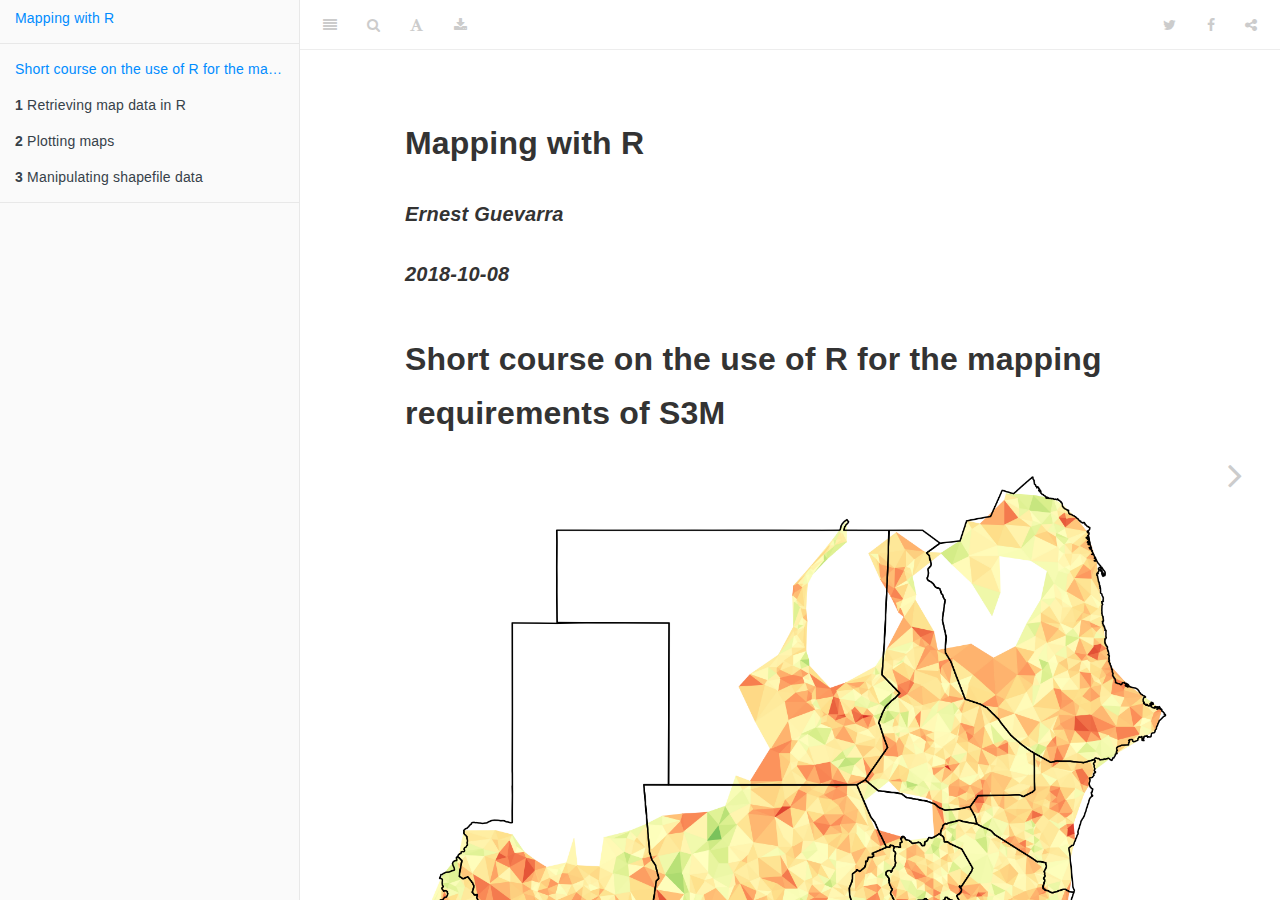
==== commit f3e566b8: "update docs/ outputs" ====
--- a/docs/index.html
+++ b/docs/index.html
@@ -25,7 +25,7 @@
 <meta name="author" content="Ernest Guevarra">
 
 
-<meta name="date" content="2018-10-06">
+<meta name="date" content="2018-10-08">
 
   <meta name="viewport" content="width=device-width, initial-scale=1">
   <meta name="apple-mobile-web-app-capable" content="yes">
@@ -49,6 +49,61 @@
 
 
 
+<style type="text/css">
+a.sourceLine { display: inline-block; min-height: 1.25em; }
+a.sourceLine { pointer-events: none; color: inherit; text-decoration: inherit; }
+.sourceCode { overflow: visible; }
+code.sourceCode { white-space: pre; }
+@media print {
+code.sourceCode { white-space: pre-wrap; }
+a.sourceLine { text-indent: -1em; padding-left: 1em; }
+}
+pre.numberSource a.sourceLine
+  { position: relative; }
+pre.numberSource a.sourceLine::before
+  { content: attr(data-line-number);
+    position: absolute; left: -5em; text-align: right; vertical-align: baseline;
+    border: none; pointer-events: all;
+    -webkit-touch-callout: none; -webkit-user-select: none;
+    -khtml-user-select: none; -moz-user-select: none;
+    -ms-user-select: none; user-select: none;
+    padding: 0 4px; width: 4em;
+    color: #aaaaaa;
+  }
+pre.numberSource { margin-left: 3em; border-left: 1px solid #aaaaaa;  padding-left: 4px; }
+pre, code { background-color: #f8f8f8; }
+@media screen {
+a.sourceLine::before { text-decoration: underline; color: initial; }
+}
+code span.kw { color: #204a87; font-weight: bold; } /* Keyword */
+code span.dt { color: #204a87; } /* DataType */
+code span.dv { color: #0000cf; } /* DecVal */
+code span.bn { color: #0000cf; } /* BaseN */
+code span.fl { color: #0000cf; } /* Float */
+code span.ch { color: #4e9a06; } /* Char */
+code span.st { color: #4e9a06; } /* String */
+code span.co { color: #8f5902; font-style: italic; } /* Comment */
+code span.ot { color: #8f5902; } /* Other */
+code span.al { color: #ef2929; } /* Alert */
+code span.fu { color: #000000; } /* Function */
+code span.er { color: #a40000; font-weight: bold; } /* Error */
+code span.wa { color: #8f5902; font-weight: bold; font-style: italic; } /* Warning */
+code span.cn { color: #000000; } /* Constant */
+code span.sc { color: #000000; } /* SpecialChar */
+code span.vs { color: #4e9a06; } /* VerbatimString */
+code span.ss { color: #4e9a06; } /* SpecialString */
+code span.im { } /* Import */
+code span.va { color: #000000; } /* Variable */
+code span.cf { color: #204a87; font-weight: bold; } /* ControlFlow */
+code span.op { color: #ce5c00; font-weight: bold; } /* Operator */
+code span.pp { color: #8f5902; font-style: italic; } /* Preprocessor */
+code span.ex { } /* Extension */
+code span.at { color: #c4a000; } /* Attribute */
+code span.do { color: #8f5902; font-weight: bold; font-style: italic; } /* Documentation */
+code span.an { color: #8f5902; font-weight: bold; font-style: italic; } /* Annotation */
+code span.cv { color: #8f5902; font-weight: bold; font-style: italic; } /* CommentVar */
+code span.in { color: #8f5902; font-weight: bold; font-style: italic; } /* Information */
+</style>
 
 <link rel="stylesheet" href="style.css" type="text/css" />
 </head>
@@ -68,6 +123,8 @@
 <li class="divider"></li>
 <li class="chapter" data-level="" data-path="index.html"><a href="index.html"><i class="fa fa-check"></i>Short course on the use of R for the mapping requirements of S3M</a></li>
 <li class="chapter" data-level="1" data-path="exercise1.html"><a href="exercise1.html"><i class="fa fa-check"></i><b>1</b> Retrieving map data in R</a></li>
+<li class="chapter" data-level="2" data-path="exercise2.html"><a href="exercise2.html"><i class="fa fa-check"></i><b>2</b> Plotting maps</a></li>
+<li class="chapter" data-level="3" data-path="exercise3.html"><a href="exercise3.html"><i class="fa fa-check"></i><b>3</b> Manipulating shapefile data</a></li>
 <li class="divider"></li>
 <li></li>
 
@@ -91,13 +148,11 @@
 <div id="header">
 <h1 class="title">Mapping with R</h1>
 <h4 class="author"><em>Ernest Guevarra</em></h4>
-<h4 class="date"><em>2018-10-06</em></h4>
+<h4 class="date"><em>2018-10-08</em></h4>
 </div>
 <div id="short-course-on-the-use-of-r-for-the-mapping-requirements-of-s3m" class="section level1 unnumbered">
 <h1>Short course on the use of R for the mapping requirements of S3M</h1>
-<center>
-<img src="figures/sudanMapTriSim.png" />
-</center>
+<p><img src="figures/sudanMapTriSim.png" width="1350" style="display: block; margin: auto;" /></p>
 
 </div>
             </section>
